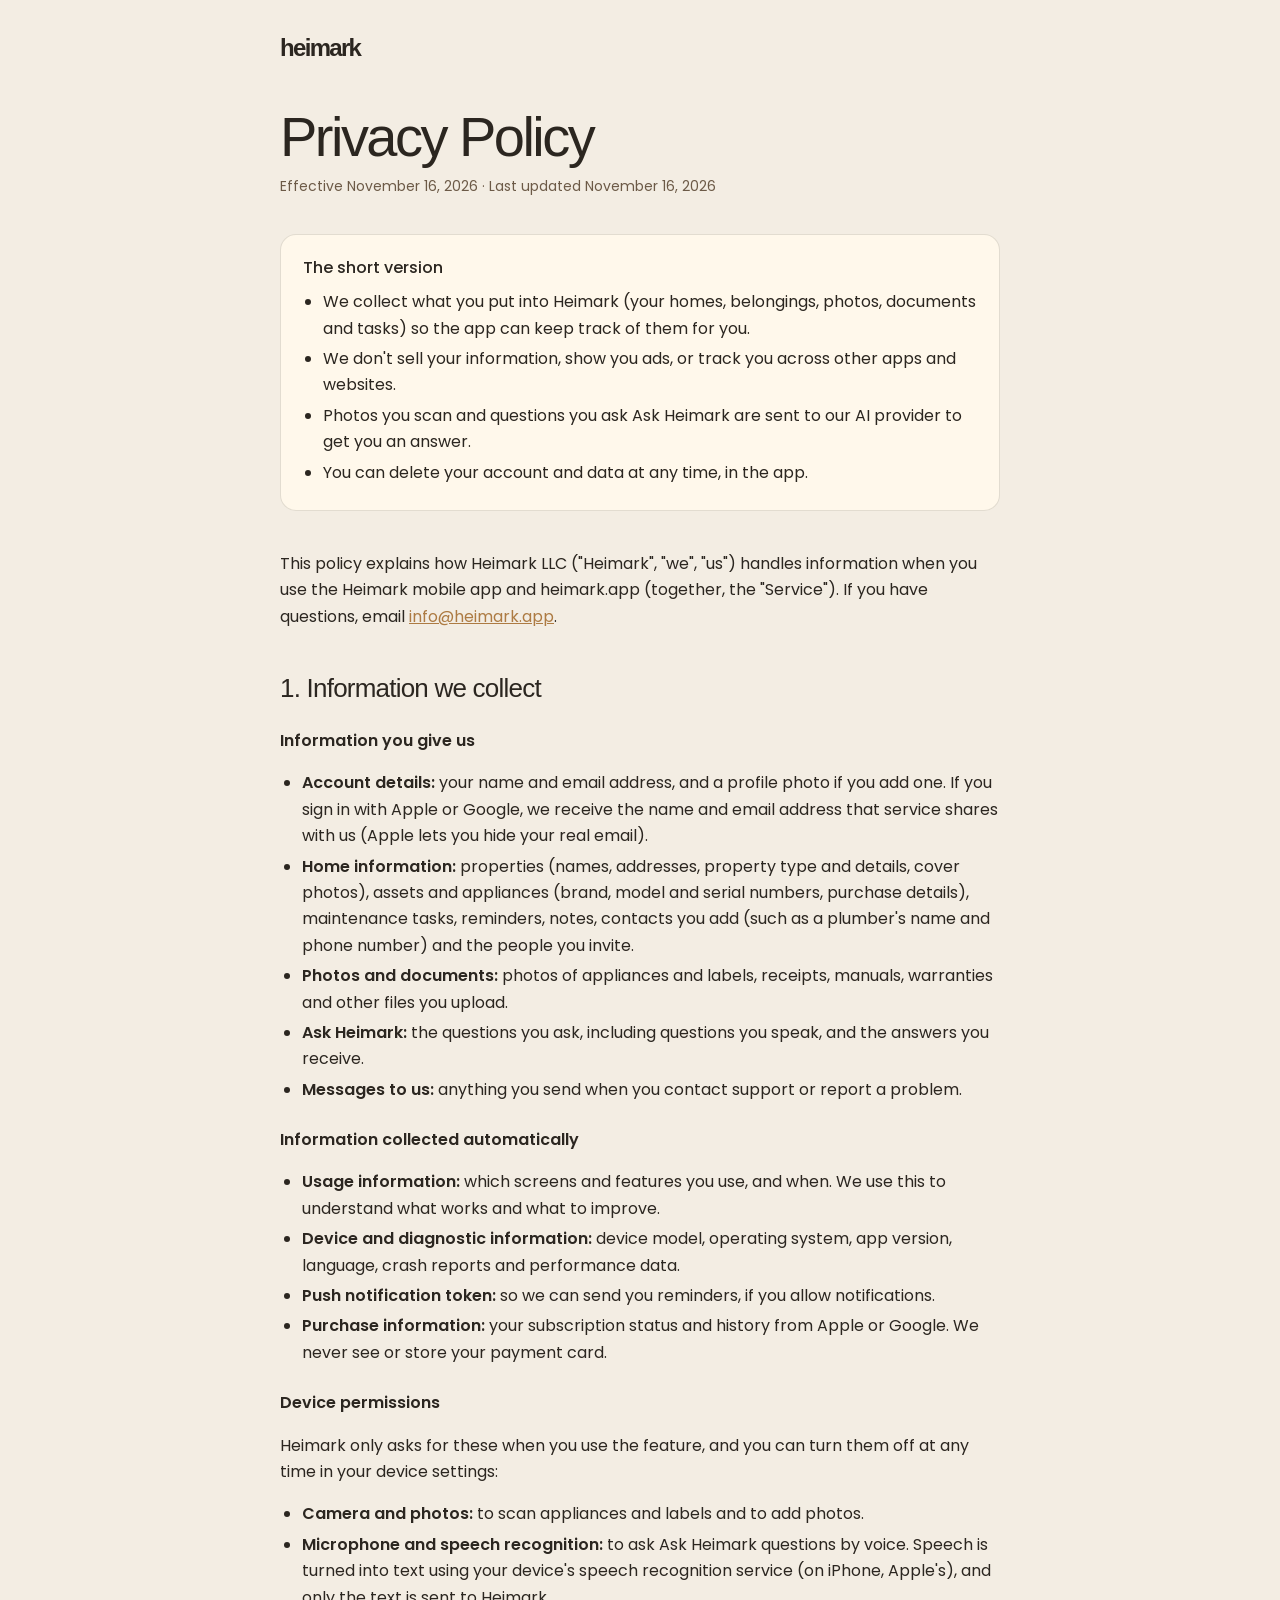
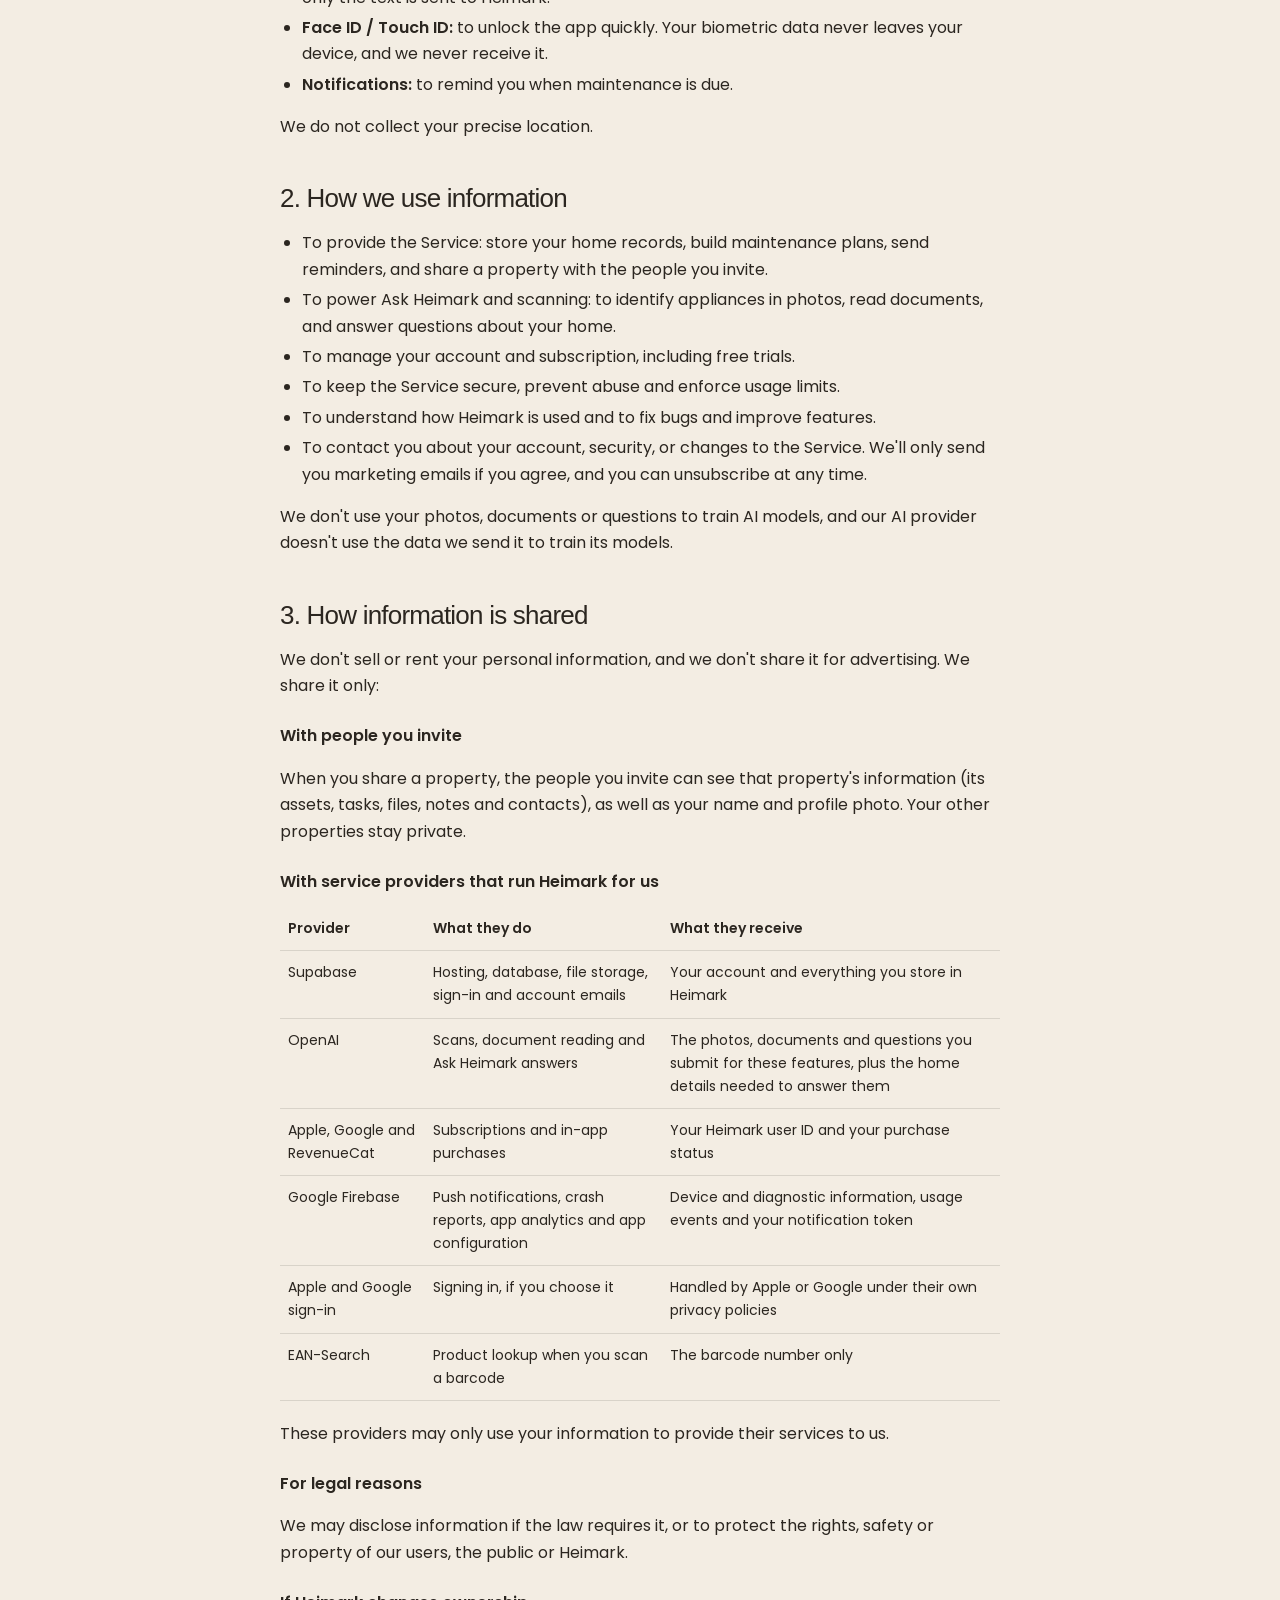
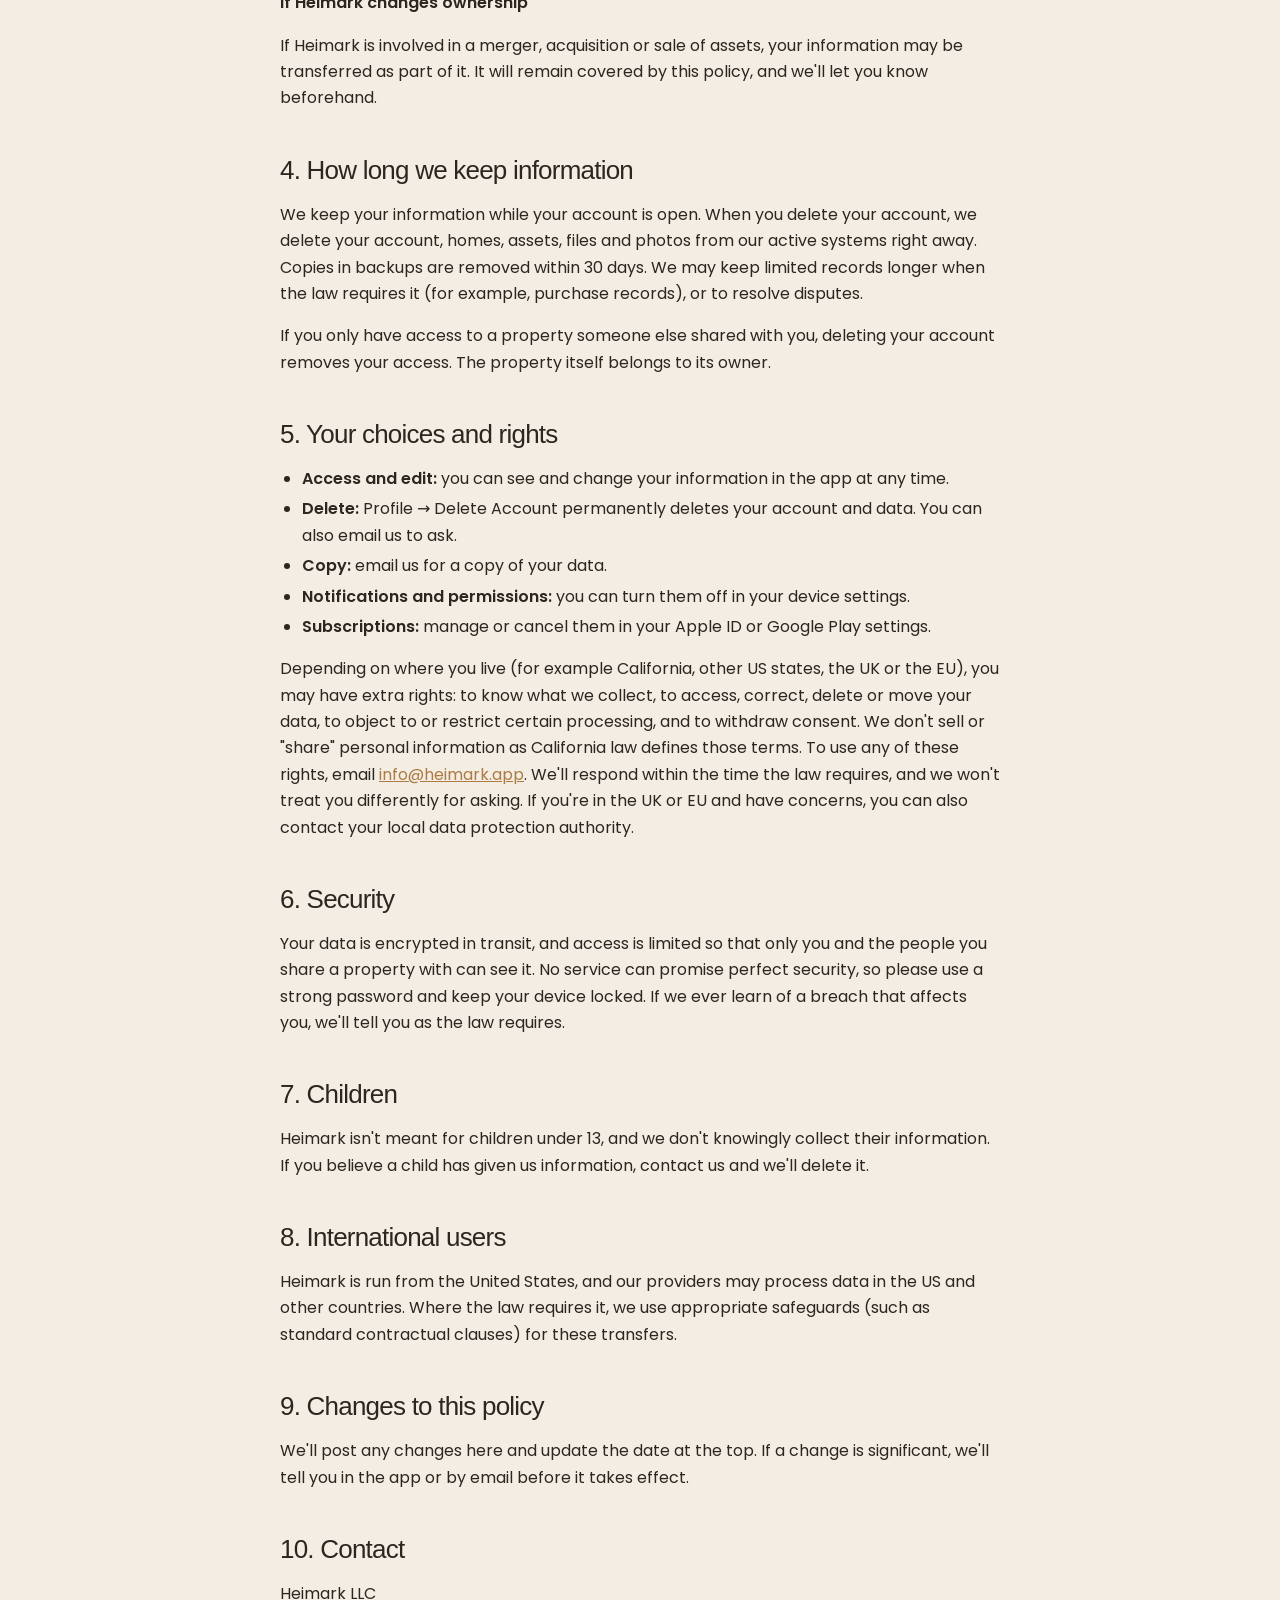
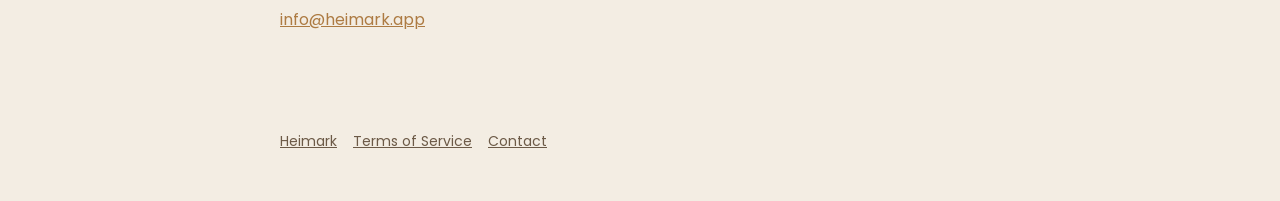
==== privacy/index.html @ 022f5640 "Heimark site: funnel page with current plans, privacy and terms Co-Authored-By: Claude Opus 5.5 <nor" ====
<!doctype html>
<html lang="en">
<head>
<meta charset="utf-8">
<meta name="viewport" content="width=device-width,initial-scale=1">
<title>Privacy Policy · Heimark</title>
<meta name="description" content="How Heimark collects, uses and protects your information.">
<link rel="canonical" href="https://heimark.app/privacy">
<link rel="icon" type="image/png" href="/assets/premise-symbol.png">
<link rel="stylesheet" href="/legal.css">
</head>
<body>
<header><a class="logo" href="/">heimark</a></header>
<main>
<h1>Privacy Policy</h1>
<p class="meta">Effective November 16, 2026 · Last updated November 16, 2026</p>

<div class="summary">
  <p>The short version</p>
  <ul>
    <li>We collect what you put into Heimark (your homes, belongings, photos, documents and tasks) so the app can keep track of them for you.</li>
    <li>We don't sell your information, show you ads, or track you across other apps and websites.</li>
    <li>Photos you scan and questions you ask Ask Heimark are sent to our AI provider to get you an answer.</li>
    <li>You can delete your account and data at any time, in the app.</li>
  </ul>
</div>

<p>This policy explains how Heimark LLC ("Heimark", "we", "us") handles information when you use the Heimark mobile app and heimark.app (together, the "Service"). If you have questions, email <a href="mailto:info@heimark.app">info@heimark.app</a>.</p>

<h2>1. Information we collect</h2>

<h3>Information you give us</h3>
<ul>
  <li><strong>Account details:</strong> your name and email address, and a profile photo if you add one. If you sign in with Apple or Google, we receive the name and email address that service shares with us (Apple lets you hide your real email).</li>
  <li><strong>Home information:</strong> properties (names, addresses, property type and details, cover photos), assets and appliances (brand, model and serial numbers, purchase details), maintenance tasks, reminders, notes, contacts you add (such as a plumber's name and phone number) and the people you invite.</li>
  <li><strong>Photos and documents:</strong> photos of appliances and labels, receipts, manuals, warranties and other files you upload.</li>
  <li><strong>Ask Heimark:</strong> the questions you ask, including questions you speak, and the answers you receive.</li>
  <li><strong>Messages to us:</strong> anything you send when you contact support or report a problem.</li>
</ul>

<h3>Information collected automatically</h3>
<ul>
  <li><strong>Usage information:</strong> which screens and features you use, and when. We use this to understand what works and what to improve.</li>
  <li><strong>Device and diagnostic information:</strong> device model, operating system, app version, language, crash reports and performance data.</li>
  <li><strong>Push notification token:</strong> so we can send you reminders, if you allow notifications.</li>
  <li><strong>Purchase information:</strong> your subscription status and history from Apple or Google. We never see or store your payment card.</li>
</ul>

<h3>Device permissions</h3>
<p>Heimark only asks for these when you use the feature, and you can turn them off at any time in your device settings:</p>
<ul>
  <li><strong>Camera and photos:</strong> to scan appliances and labels and to add photos.</li>
  <li><strong>Microphone and speech recognition:</strong> to ask Ask Heimark questions by voice. Speech is turned into text using your device's speech recognition service (on iPhone, Apple's), and only the text is sent to Heimark.</li>
  <li><strong>Face ID / Touch ID:</strong> to unlock the app quickly. Your biometric data never leaves your device, and we never receive it.</li>
  <li><strong>Notifications:</strong> to remind you when maintenance is due.</li>
</ul>
<p>We do not collect your precise location.</p>

<h2>2. How we use information</h2>
<ul>
  <li>To provide the Service: store your home records, build maintenance plans, send reminders, and share a property with the people you invite.</li>
  <li>To power Ask Heimark and scanning: to identify appliances in photos, read documents, and answer questions about your home.</li>
  <li>To manage your account and subscription, including free trials.</li>
  <li>To keep the Service secure, prevent abuse and enforce usage limits.</li>
  <li>To understand how Heimark is used and to fix bugs and improve features.</li>
  <li>To contact you about your account, security, or changes to the Service. We'll only send you marketing emails if you agree, and you can unsubscribe at any time.</li>
</ul>
<p>We don't use your photos, documents or questions to train AI models, and our AI provider doesn't use the data we send it to train its models.</p>

<h2>3. How information is shared</h2>
<p>We don't sell or rent your personal information, and we don't share it for advertising. We share it only:</p>

<h3>With people you invite</h3>
<p>When you share a property, the people you invite can see that property's information (its assets, tasks, files, notes and contacts), as well as your name and profile photo. Your other properties stay private.</p>

<h3>With service providers that run Heimark for us</h3>
<table>
  <tr><th>Provider</th><th>What they do</th><th>What they receive</th></tr>
  <tr><td>Supabase</td><td>Hosting, database, file storage, sign-in and account emails</td><td>Your account and everything you store in Heimark</td></tr>
  <tr><td>OpenAI</td><td>Scans, document reading and Ask Heimark answers</td><td>The photos, documents and questions you submit for these features, plus the home details needed to answer them</td></tr>
  <tr><td>Apple, Google and RevenueCat</td><td>Subscriptions and in-app purchases</td><td>Your Heimark user ID and your purchase status</td></tr>
  <tr><td>Google Firebase</td><td>Push notifications, crash reports, app analytics and app configuration</td><td>Device and diagnostic information, usage events and your notification token</td></tr>
  <tr><td>Apple and Google sign-in</td><td>Signing in, if you choose it</td><td>Handled by Apple or Google under their own privacy policies</td></tr>
  <tr><td>EAN-Search</td><td>Product lookup when you scan a barcode</td><td>The barcode number only</td></tr>
</table>
<p>These providers may only use your information to provide their services to us.</p>

<h3>For legal reasons</h3>
<p>We may disclose information if the law requires it, or to protect the rights, safety or property of our users, the public or Heimark.</p>

<h3>If Heimark changes ownership</h3>
<p>If Heimark is involved in a merger, acquisition or sale of assets, your information may be transferred as part of it. It will remain covered by this policy, and we'll let you know beforehand.</p>

<h2>4. How long we keep information</h2>
<p>We keep your information while your account is open. When you delete your account, we delete your account, homes, assets, files and photos from our active systems right away. Copies in backups are removed within 30 days. We may keep limited records longer when the law requires it (for example, purchase records), or to resolve disputes.</p>
<p>If you only have access to a property someone else shared with you, deleting your account removes your access. The property itself belongs to its owner.</p>

<h2>5. Your choices and rights</h2>
<ul>
  <li><strong>Access and edit:</strong> you can see and change your information in the app at any time.</li>
  <li><strong>Delete:</strong> Profile → Delete Account permanently deletes your account and data. You can also email us to ask.</li>
  <li><strong>Copy:</strong> email us for a copy of your data.</li>
  <li><strong>Notifications and permissions:</strong> you can turn them off in your device settings.</li>
  <li><strong>Subscriptions:</strong> manage or cancel them in your Apple ID or Google Play settings.</li>
</ul>
<p>Depending on where you live (for example California, other US states, the UK or the EU), you may have extra rights: to know what we collect, to access, correct, delete or move your data, to object to or restrict certain processing, and to withdraw consent. We don't sell or "share" personal information as California law defines those terms. To use any of these rights, email <a href="mailto:info@heimark.app">info@heimark.app</a>. We'll respond within the time the law requires, and we won't treat you differently for asking. If you're in the UK or EU and have concerns, you can also contact your local data protection authority.</p>

<h2>6. Security</h2>
<p>Your data is encrypted in transit, and access is limited so that only you and the people you share a property with can see it. No service can promise perfect security, so please use a strong password and keep your device locked. If we ever learn of a breach that affects you, we'll tell you as the law requires.</p>

<h2>7. Children</h2>
<p>Heimark isn't meant for children under 13, and we don't knowingly collect their information. If you believe a child has given us information, contact us and we'll delete it.</p>

<h2>8. International users</h2>
<p>Heimark is run from the United States, and our providers may process data in the US and other countries. Where the law requires it, we use appropriate safeguards (such as standard contractual clauses) for these transfers.</p>

<h2>9. Changes to this policy</h2>
<p>We'll post any changes here and update the date at the top. If a change is significant, we'll tell you in the app or by email before it takes effect.</p>

<h2>10. Contact</h2>
<p>Heimark LLC<br><a href="mailto:info@heimark.app">info@heimark.app</a></p>
</main>
<footer><a href="/">Heimark</a><a href="/terms">Terms of Service</a><a href="mailto:info@heimark.app">Contact</a></footer>
</body>
</html>
---- legal.css ----
@font-face{font-family:'AppUI';src:url(/assets/poppins-400.woff2) format('woff2');font-weight:400;font-display:swap}
@font-face{font-family:'AppUI';src:url(/assets/poppins-500.woff2) format('woff2');font-weight:500;font-display:swap}
@font-face{font-family:'AppUI';src:url(/assets/poppins-600.woff2) format('woff2');font-weight:600;font-display:swap}
:root{
  --cream:#f3ede3; --bone:#fff8eb; --ink:#2b2620; --ink-2:#6c5a47; --line:#2b262022; --accent:#ad7b43;
  --display:"Helvetica Neue",Helvetica,Arial,sans-serif; --ui:'AppUI',system-ui,sans-serif;
}
*{box-sizing:border-box}
body{margin:0;background:var(--cream);color:var(--ink);font-family:var(--ui);font-size:16px;line-height:1.65;-webkit-font-smoothing:antialiased}
header{max-width:760px;margin:0 auto;padding:28px 20px 0}
.logo{font-family:var(--display);font-weight:700;font-size:24px;letter-spacing:-.07em;color:var(--ink);text-decoration:none}
main{max-width:760px;margin:0 auto;padding:40px 20px 80px}
h1{font-family:var(--display);font-weight:500;letter-spacing:-.045em;font-size:clamp(36px,6vw,56px);line-height:1.02;margin:0 0 10px}
.meta{color:var(--ink-2);font-size:14px;margin:0 0 36px}
.summary{background:var(--bone);border:1px solid var(--line);border-radius:16px;padding:20px 22px;margin:0 0 40px}
.summary p{margin:0 0 8px;font-weight:500}
.summary ul{margin:0;padding-left:20px}
h2{font-family:var(--display);font-weight:500;letter-spacing:-.03em;font-size:26px;line-height:1.15;margin:44px 0 12px}
h3{font-size:16px;font-weight:600;margin:24px 0 6px}
p,li{color:var(--ink)}
ul{padding-left:22px}
li{margin:4px 0}
a{color:var(--accent)}
table{width:100%;border-collapse:collapse;font-size:14px;margin:12px 0 20px}
th,td{text-align:left;vertical-align:top;padding:10px 8px;border-bottom:1px solid var(--line)}
th{font-weight:600}
.caps{text-transform:uppercase;font-size:14px;letter-spacing:.01em}
footer{max-width:760px;margin:0 auto;padding:0 20px 48px;color:var(--ink-2);font-size:14px}
footer a{color:var(--ink-2);margin-right:16px}
@media (max-width:560px){table{display:block;overflow-x:auto}}
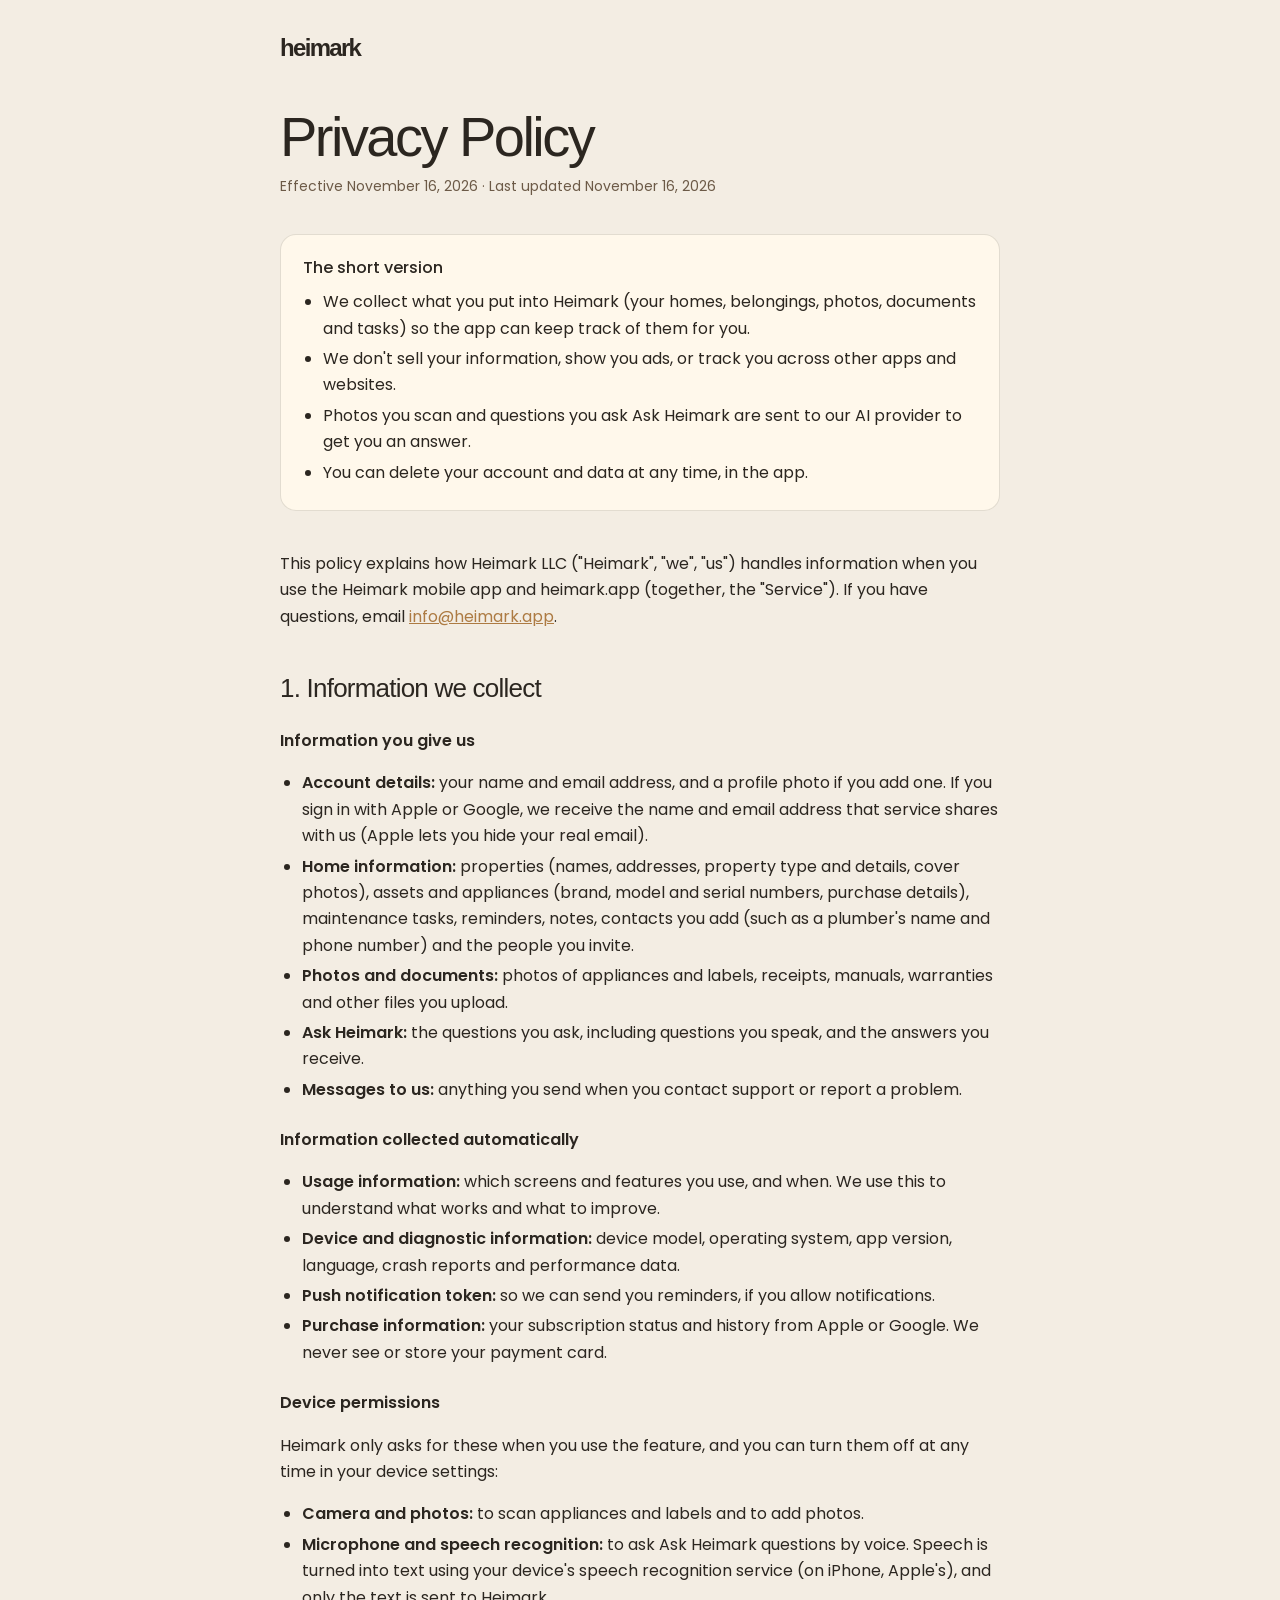
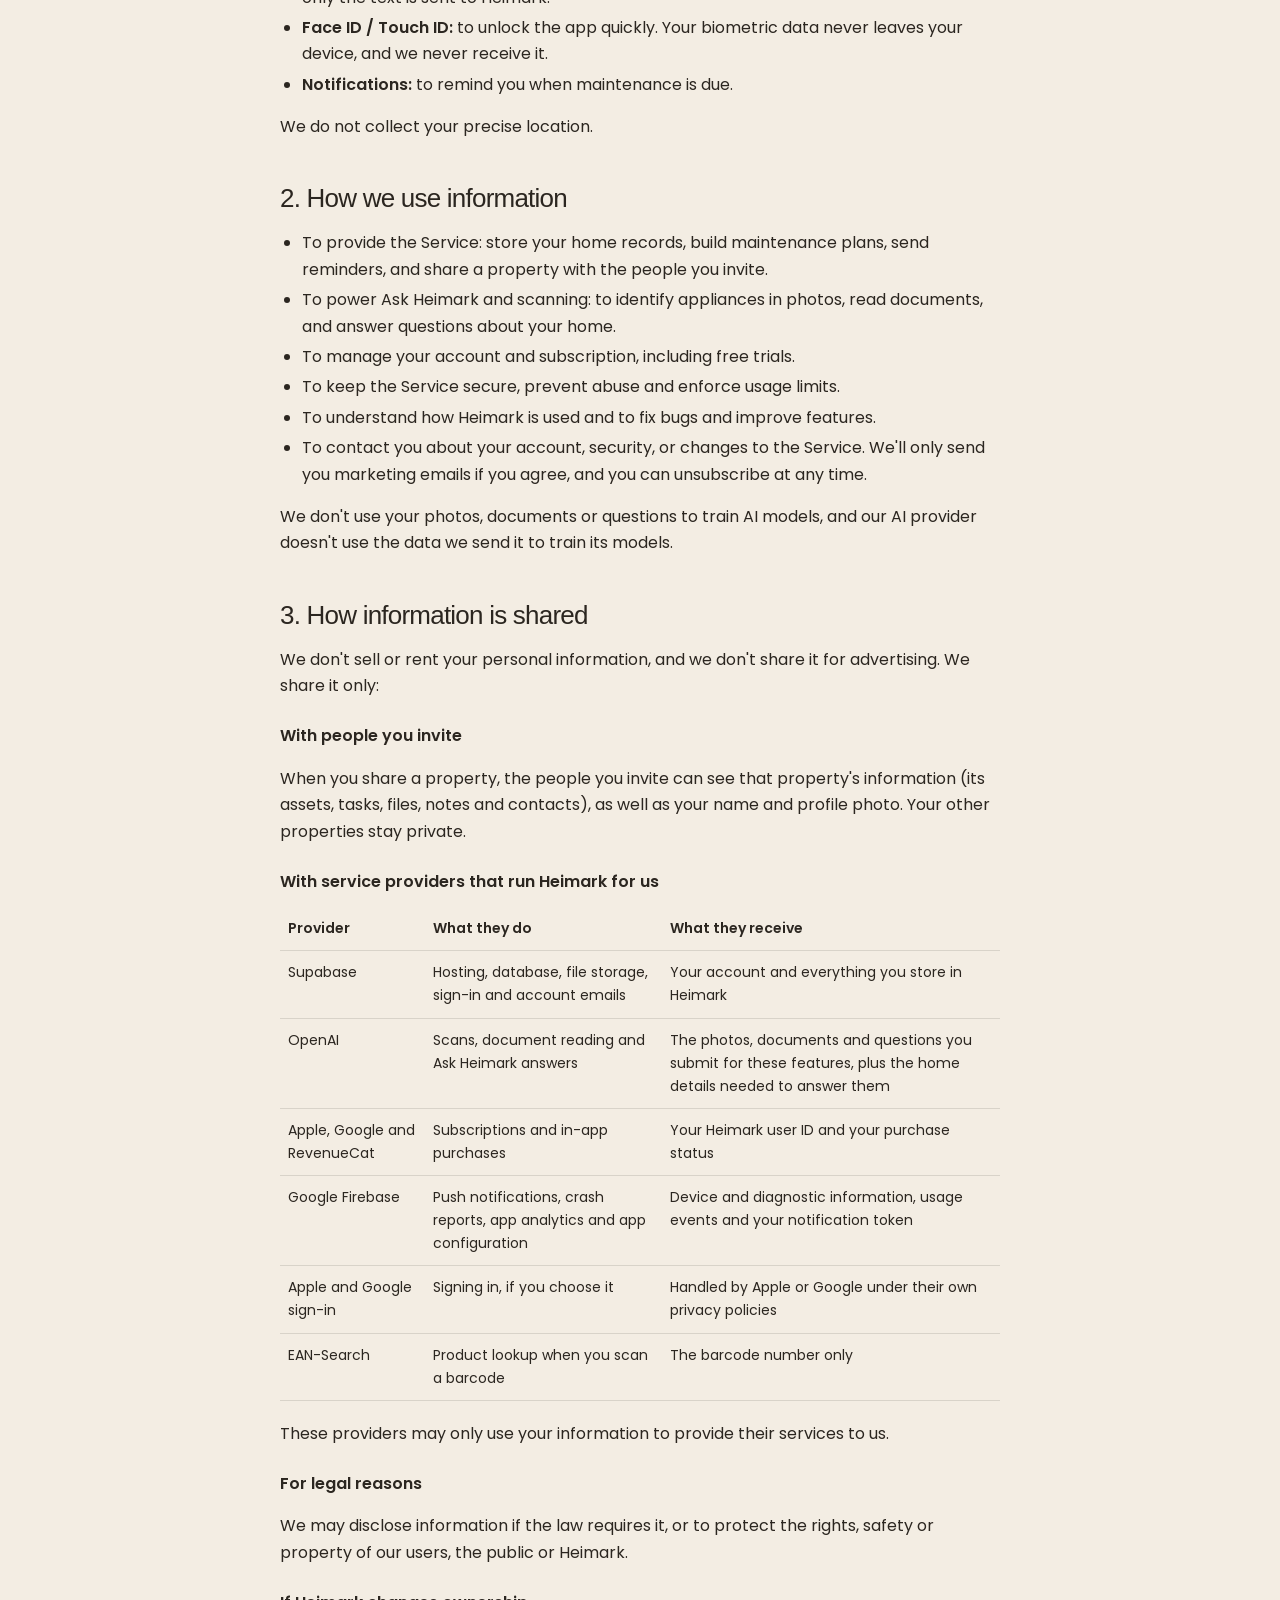
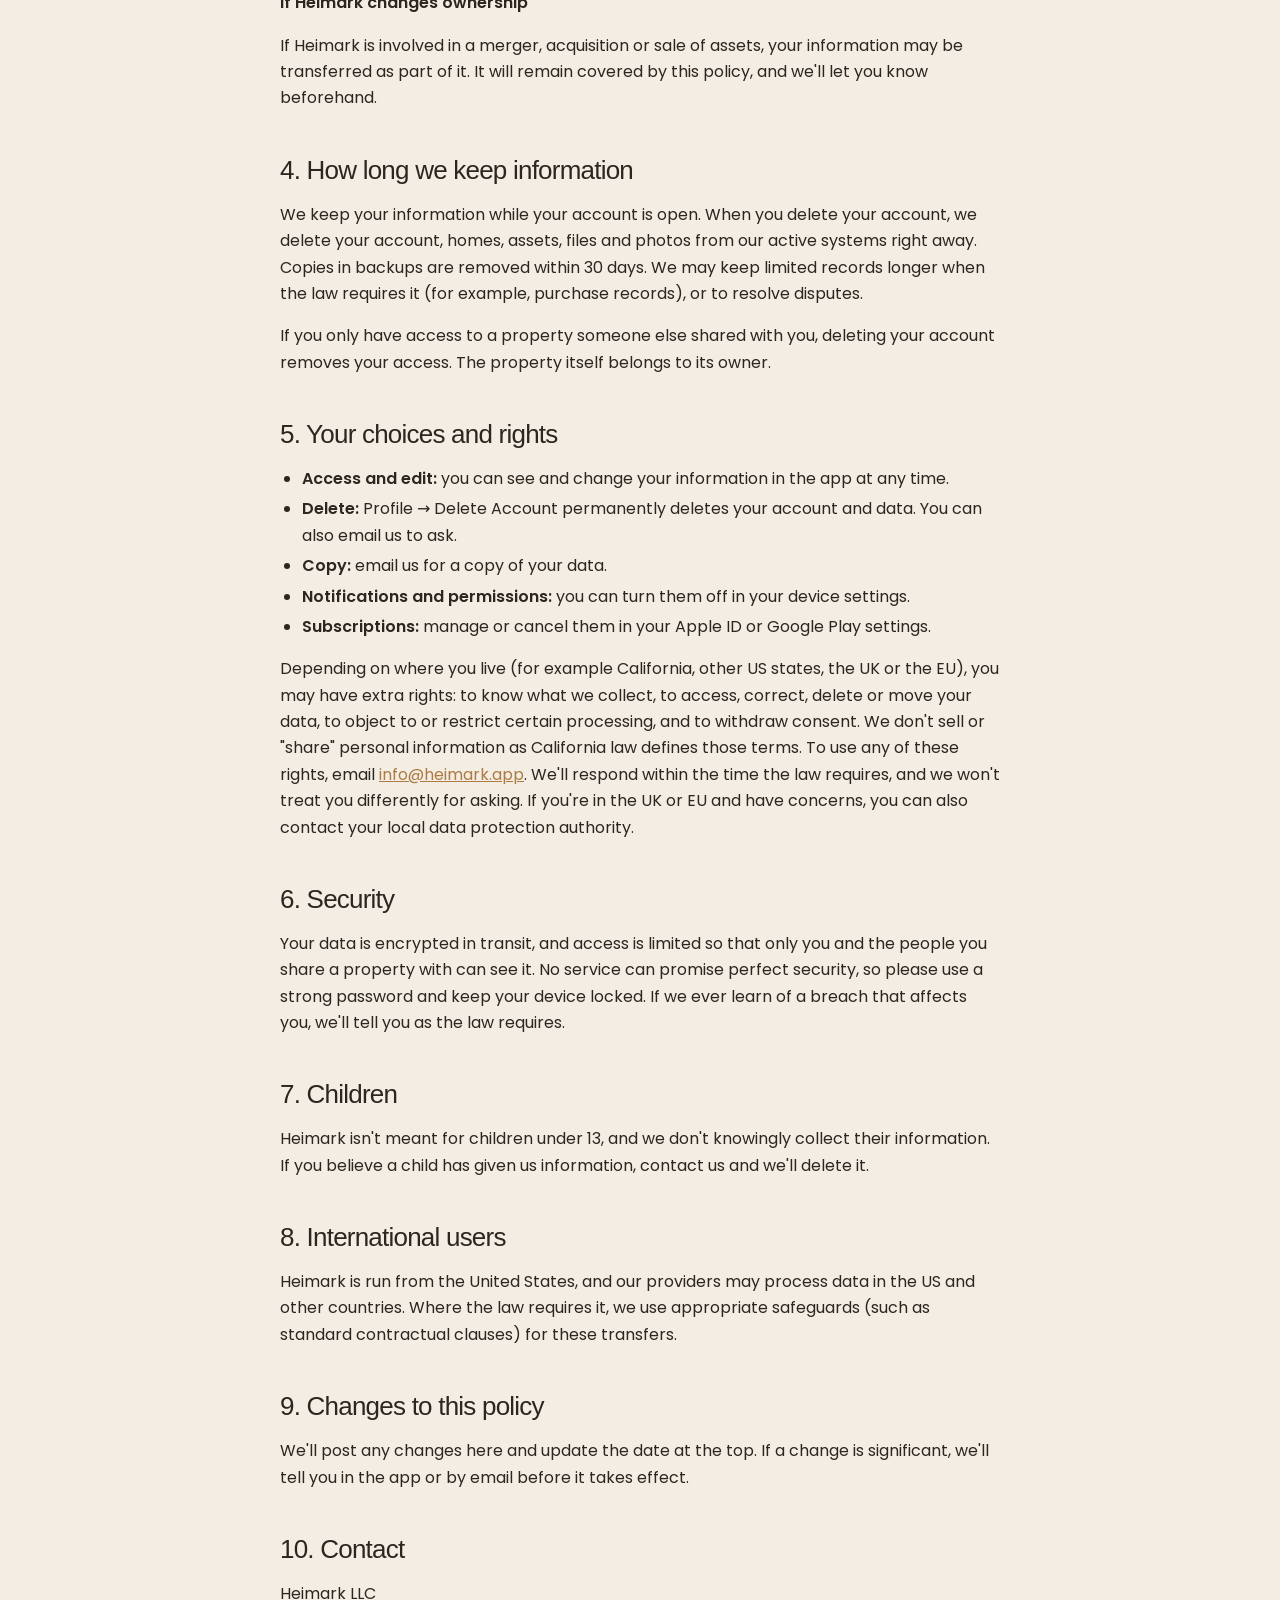
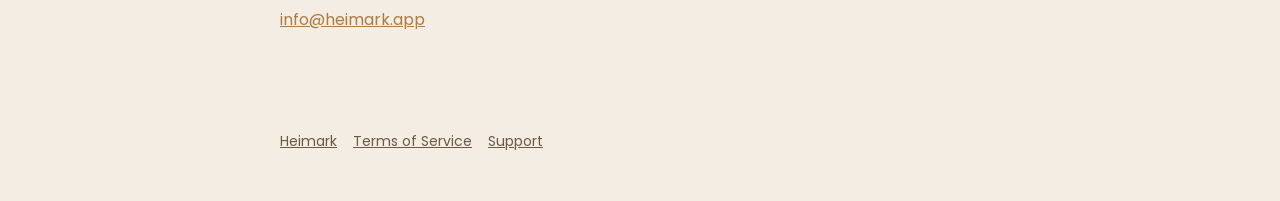
==== commit 5fb8f8c4: "Support page; Support links in footers Co-Authored-By: Claude Opus 5.5 <noreply@anthropic.com>" ====
--- a/privacy/index.html
+++ b/privacy/index.html
@@ -120,6 +120,6 @@
 <h2>10. Contact</h2>
 <p>Heimark LLC<br><a href="mailto:info@heimark.app">info@heimark.app</a></p>
 </main>
-<footer><a href="/">Heimark</a><a href="/terms">Terms of Service</a><a href="mailto:info@heimark.app">Contact</a></footer>
+<footer><a href="/">Heimark</a><a href="/terms">Terms of Service</a><a href="/support">Support</a></footer>
 </body>
 </html>
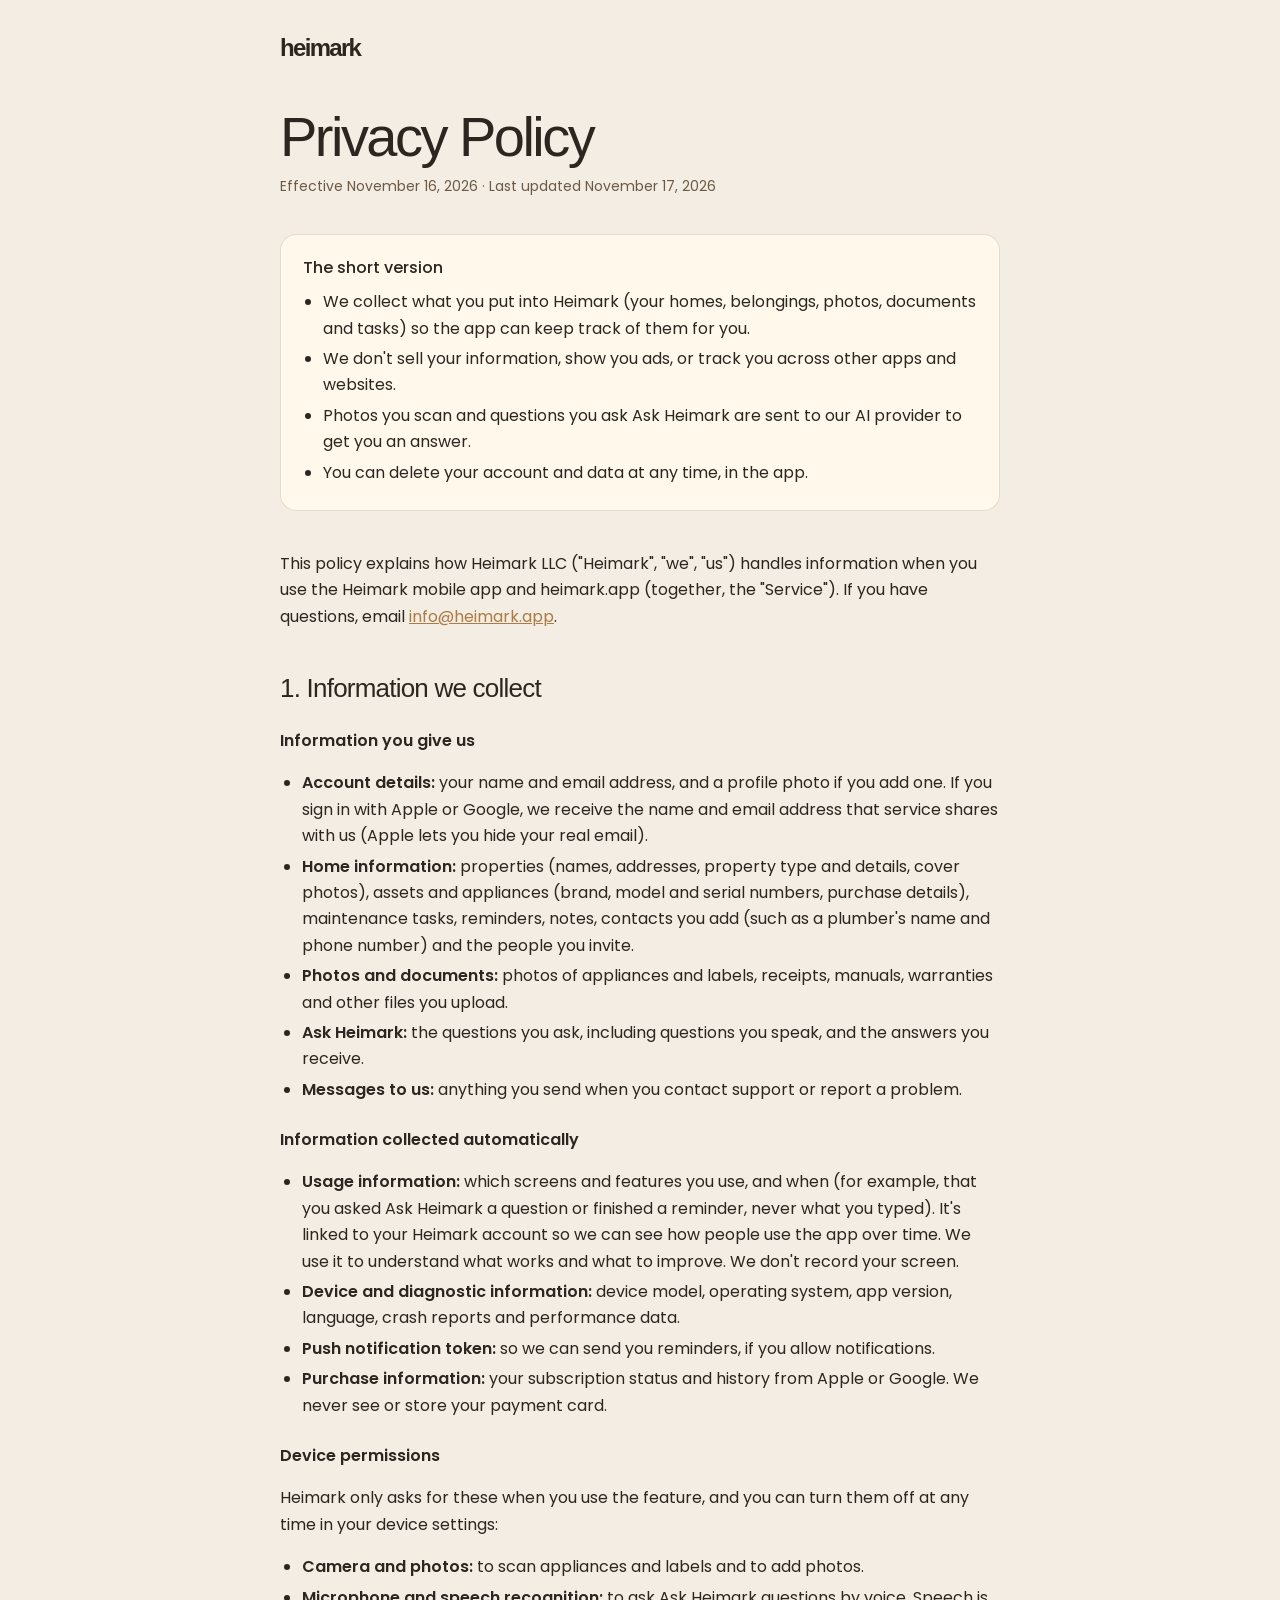
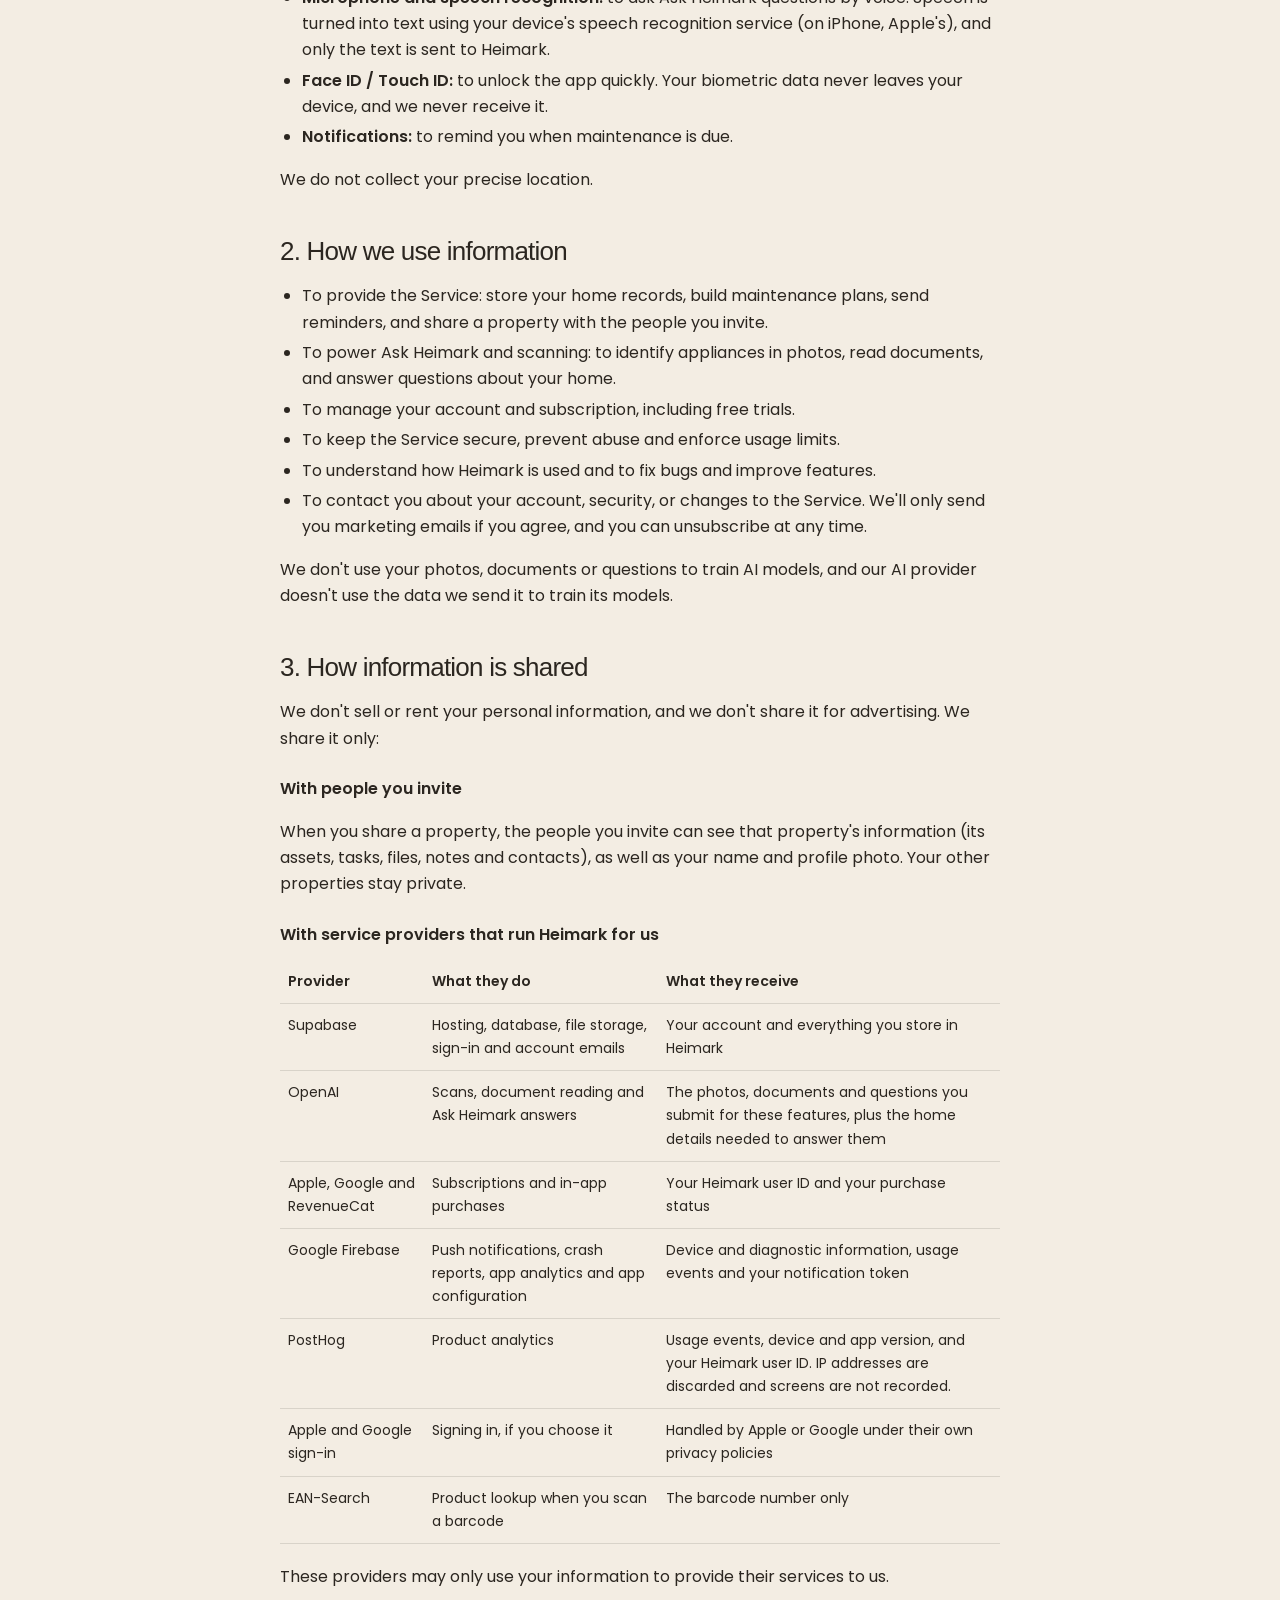
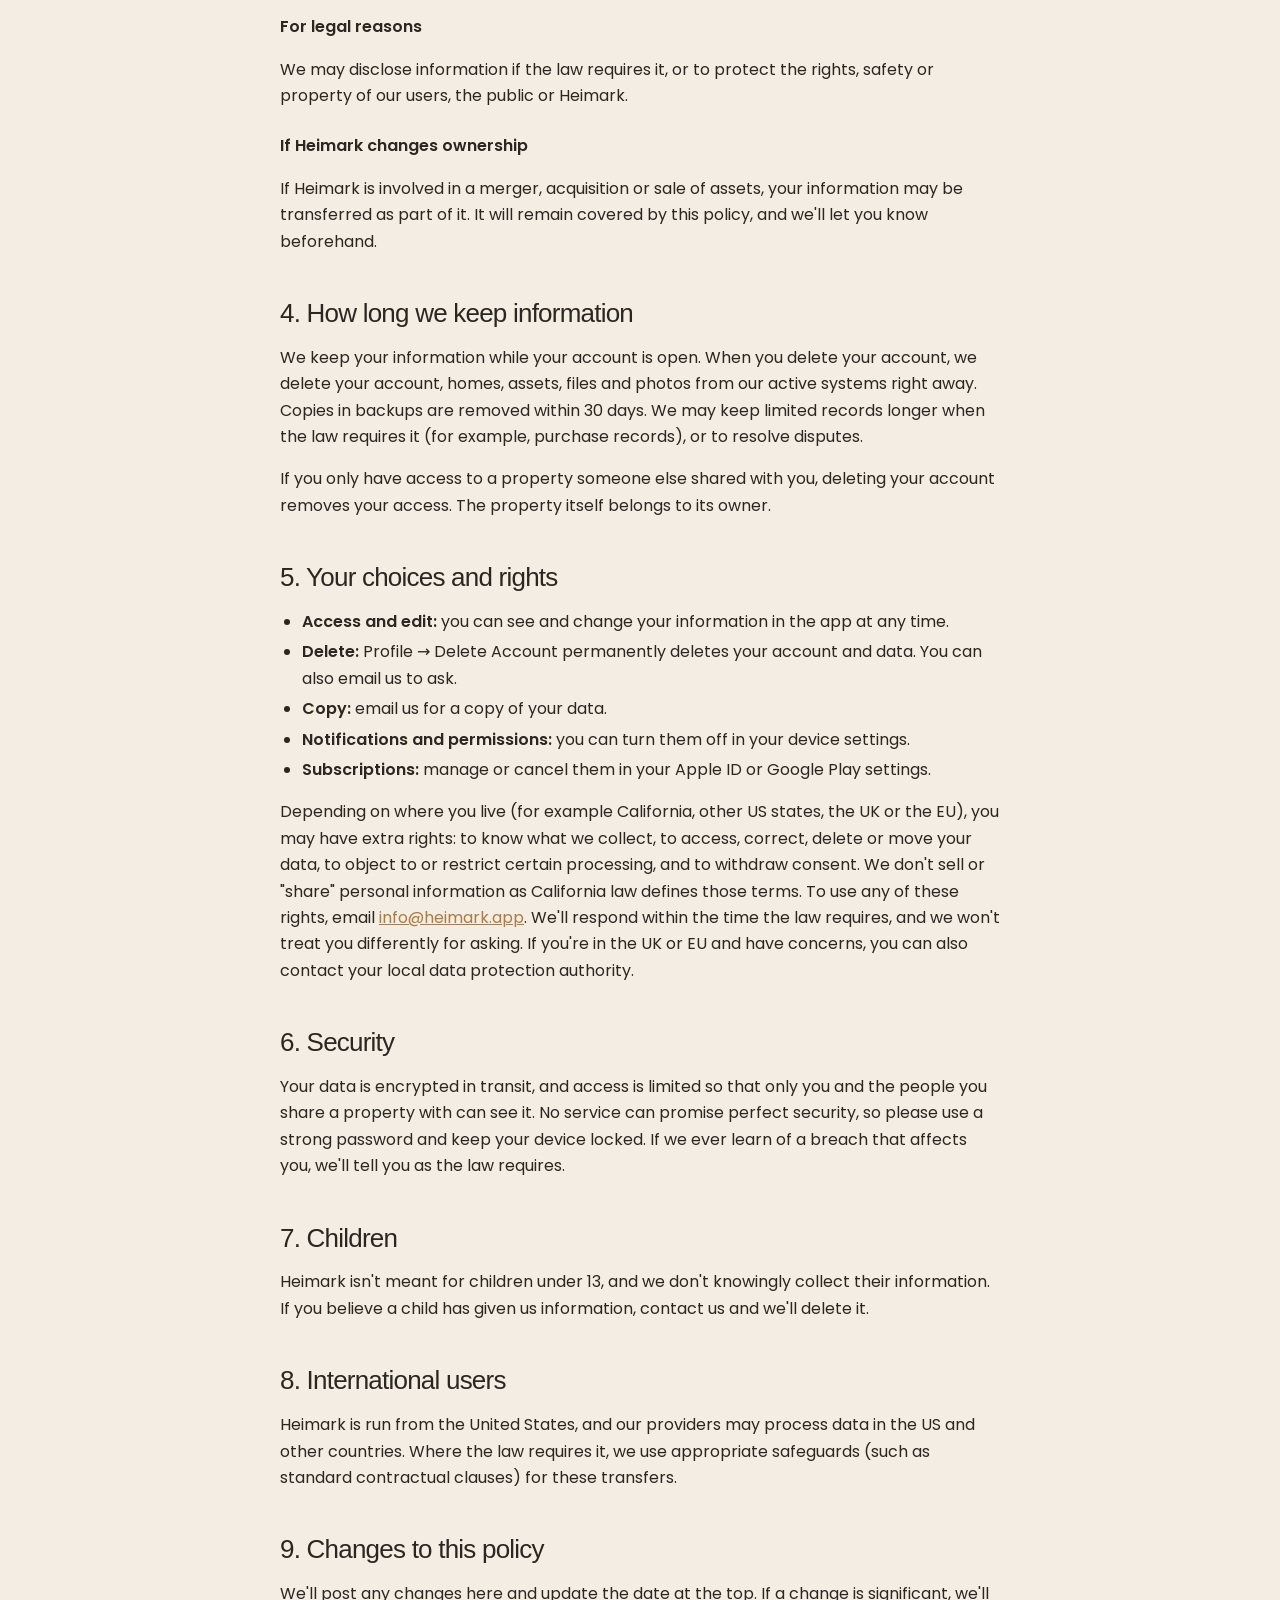
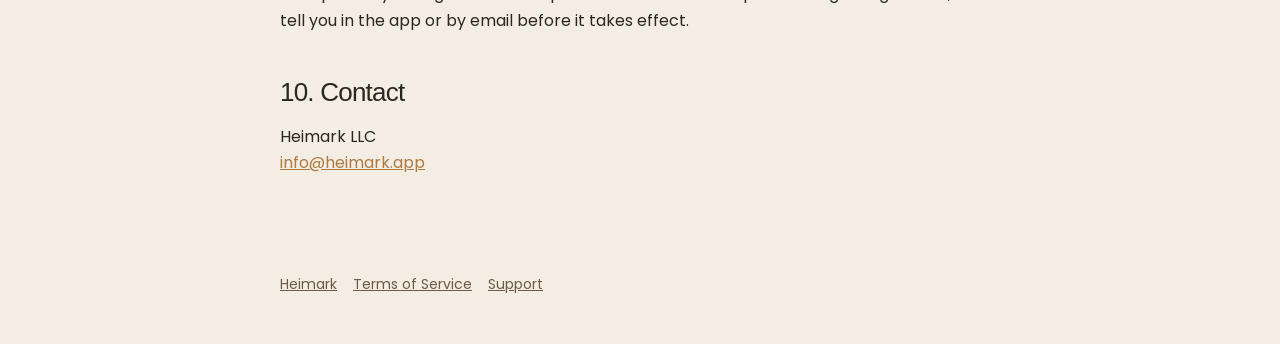
==== commit 907ab23c: "Privacy: PostHog product analytics (linked to account, no IPs, no recordings) Co-Authored-By: Claude" ====
--- a/privacy/index.html
+++ b/privacy/index.html
@@ -13,7 +13,7 @@
 <header><a class="logo" href="/">heimark</a></header>
 <main>
 <h1>Privacy Policy</h1>
-<p class="meta">Effective November 16, 2026 · Last updated November 16, 2026</p>
+<p class="meta">Effective November 16, 2026 · Last updated November 17, 2026</p>
 
 <div class="summary">
   <p>The short version</p>
@@ -40,7 +40,7 @@
 
 <h3>Information collected automatically</h3>
 <ul>
-  <li><strong>Usage information:</strong> which screens and features you use, and when. We use this to understand what works and what to improve.</li>
+  <li><strong>Usage information:</strong> which screens and features you use, and when (for example, that you asked Ask Heimark a question or finished a reminder, never what you typed). It's linked to your Heimark account so we can see how people use the app over time. We use it to understand what works and what to improve. We don't record your screen.</li>
   <li><strong>Device and diagnostic information:</strong> device model, operating system, app version, language, crash reports and performance data.</li>
   <li><strong>Push notification token:</strong> so we can send you reminders, if you allow notifications.</li>
   <li><strong>Purchase information:</strong> your subscription status and history from Apple or Google. We never see or store your payment card.</li>
@@ -80,6 +80,7 @@
   <tr><td>OpenAI</td><td>Scans, document reading and Ask Heimark answers</td><td>The photos, documents and questions you submit for these features, plus the home details needed to answer them</td></tr>
   <tr><td>Apple, Google and RevenueCat</td><td>Subscriptions and in-app purchases</td><td>Your Heimark user ID and your purchase status</td></tr>
   <tr><td>Google Firebase</td><td>Push notifications, crash reports, app analytics and app configuration</td><td>Device and diagnostic information, usage events and your notification token</td></tr>
+  <tr><td>PostHog</td><td>Product analytics</td><td>Usage events, device and app version, and your Heimark user ID. IP addresses are discarded and screens are not recorded.</td></tr>
   <tr><td>Apple and Google sign-in</td><td>Signing in, if you choose it</td><td>Handled by Apple or Google under their own privacy policies</td></tr>
   <tr><td>EAN-Search</td><td>Product lookup when you scan a barcode</td><td>The barcode number only</td></tr>
 </table>
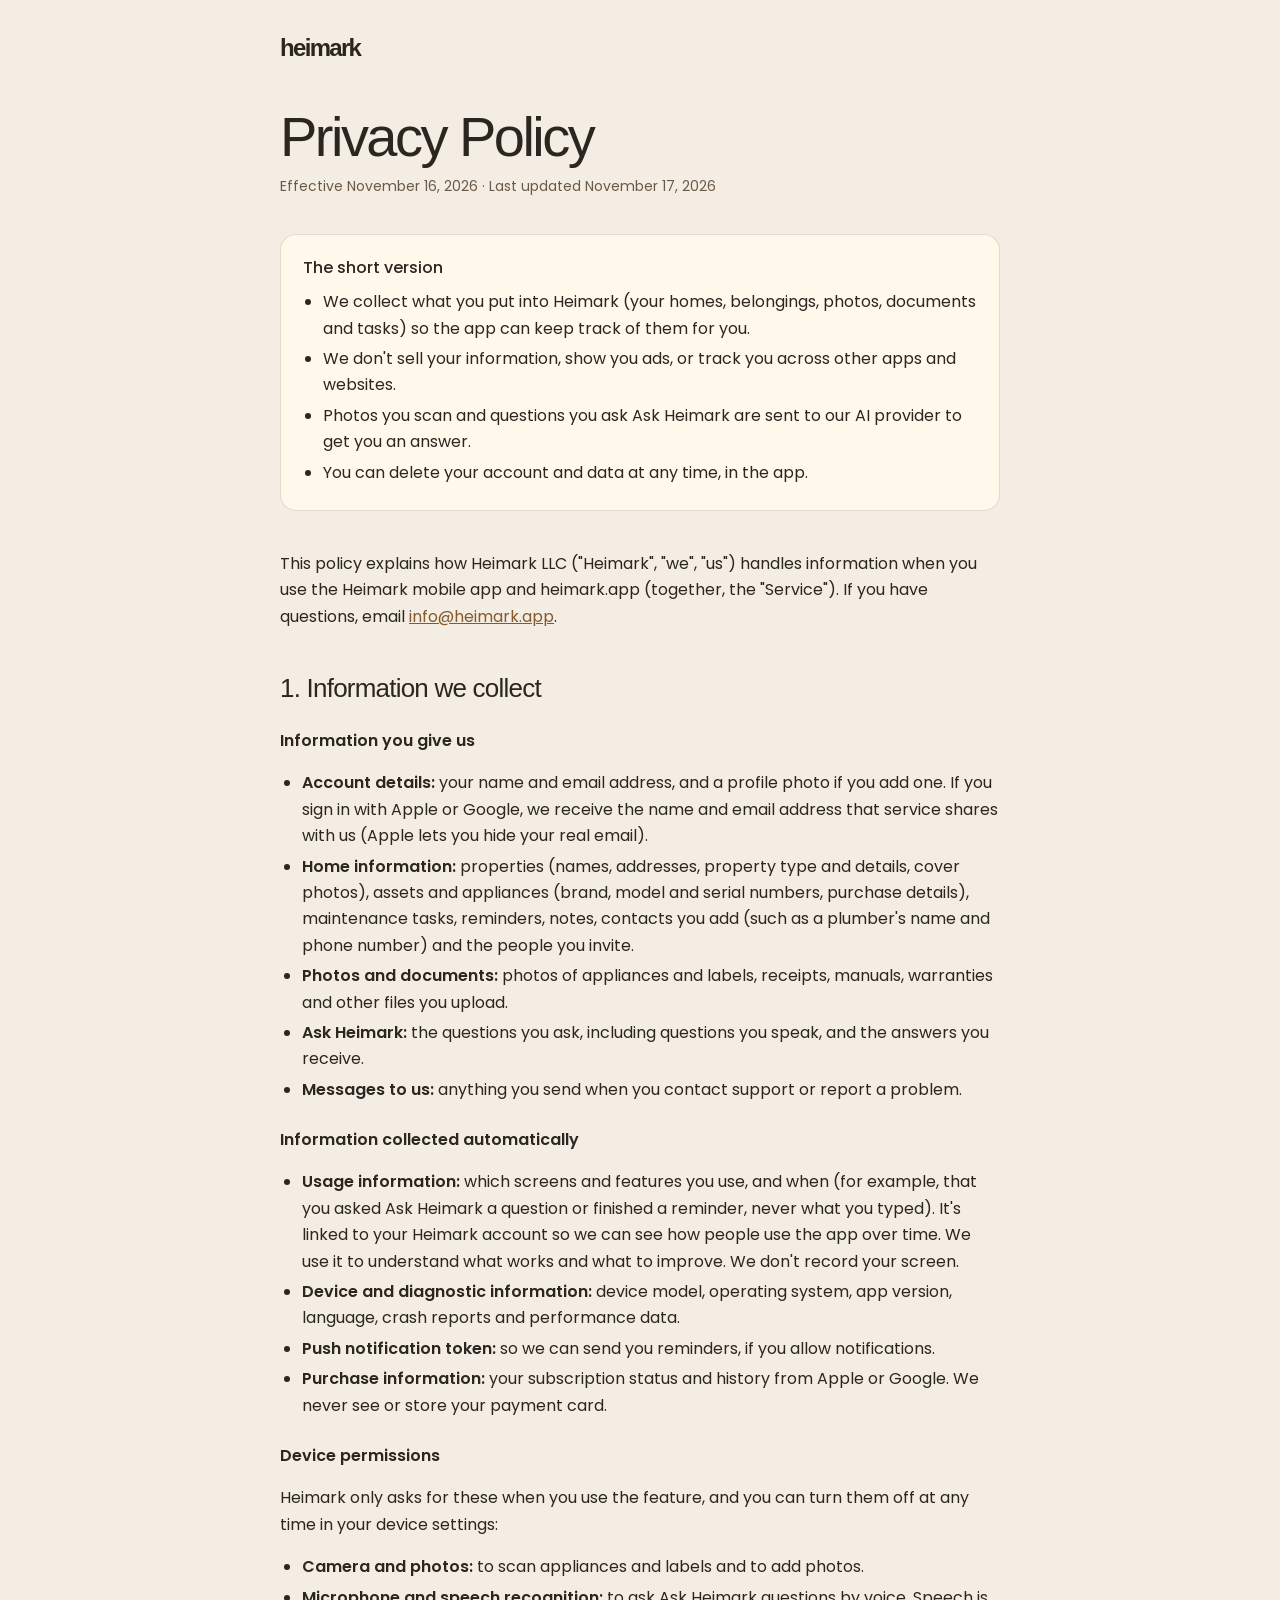
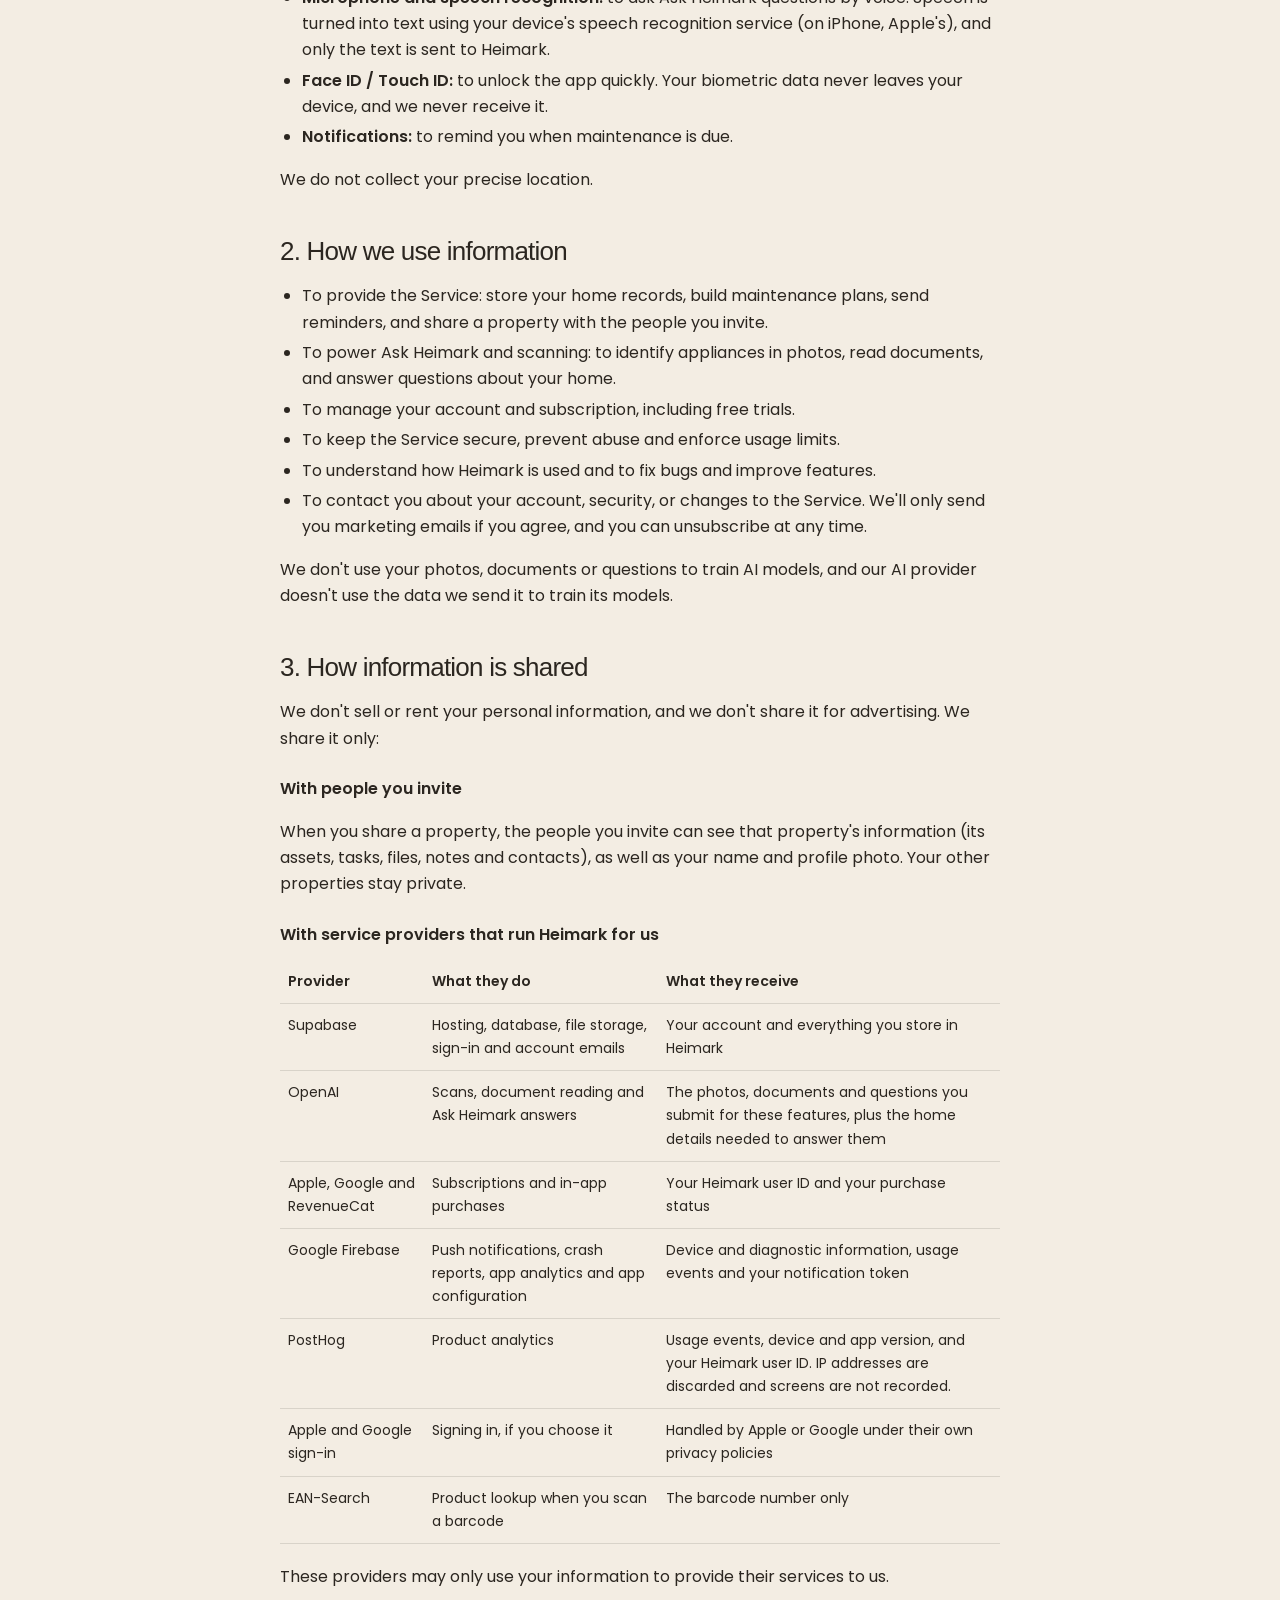
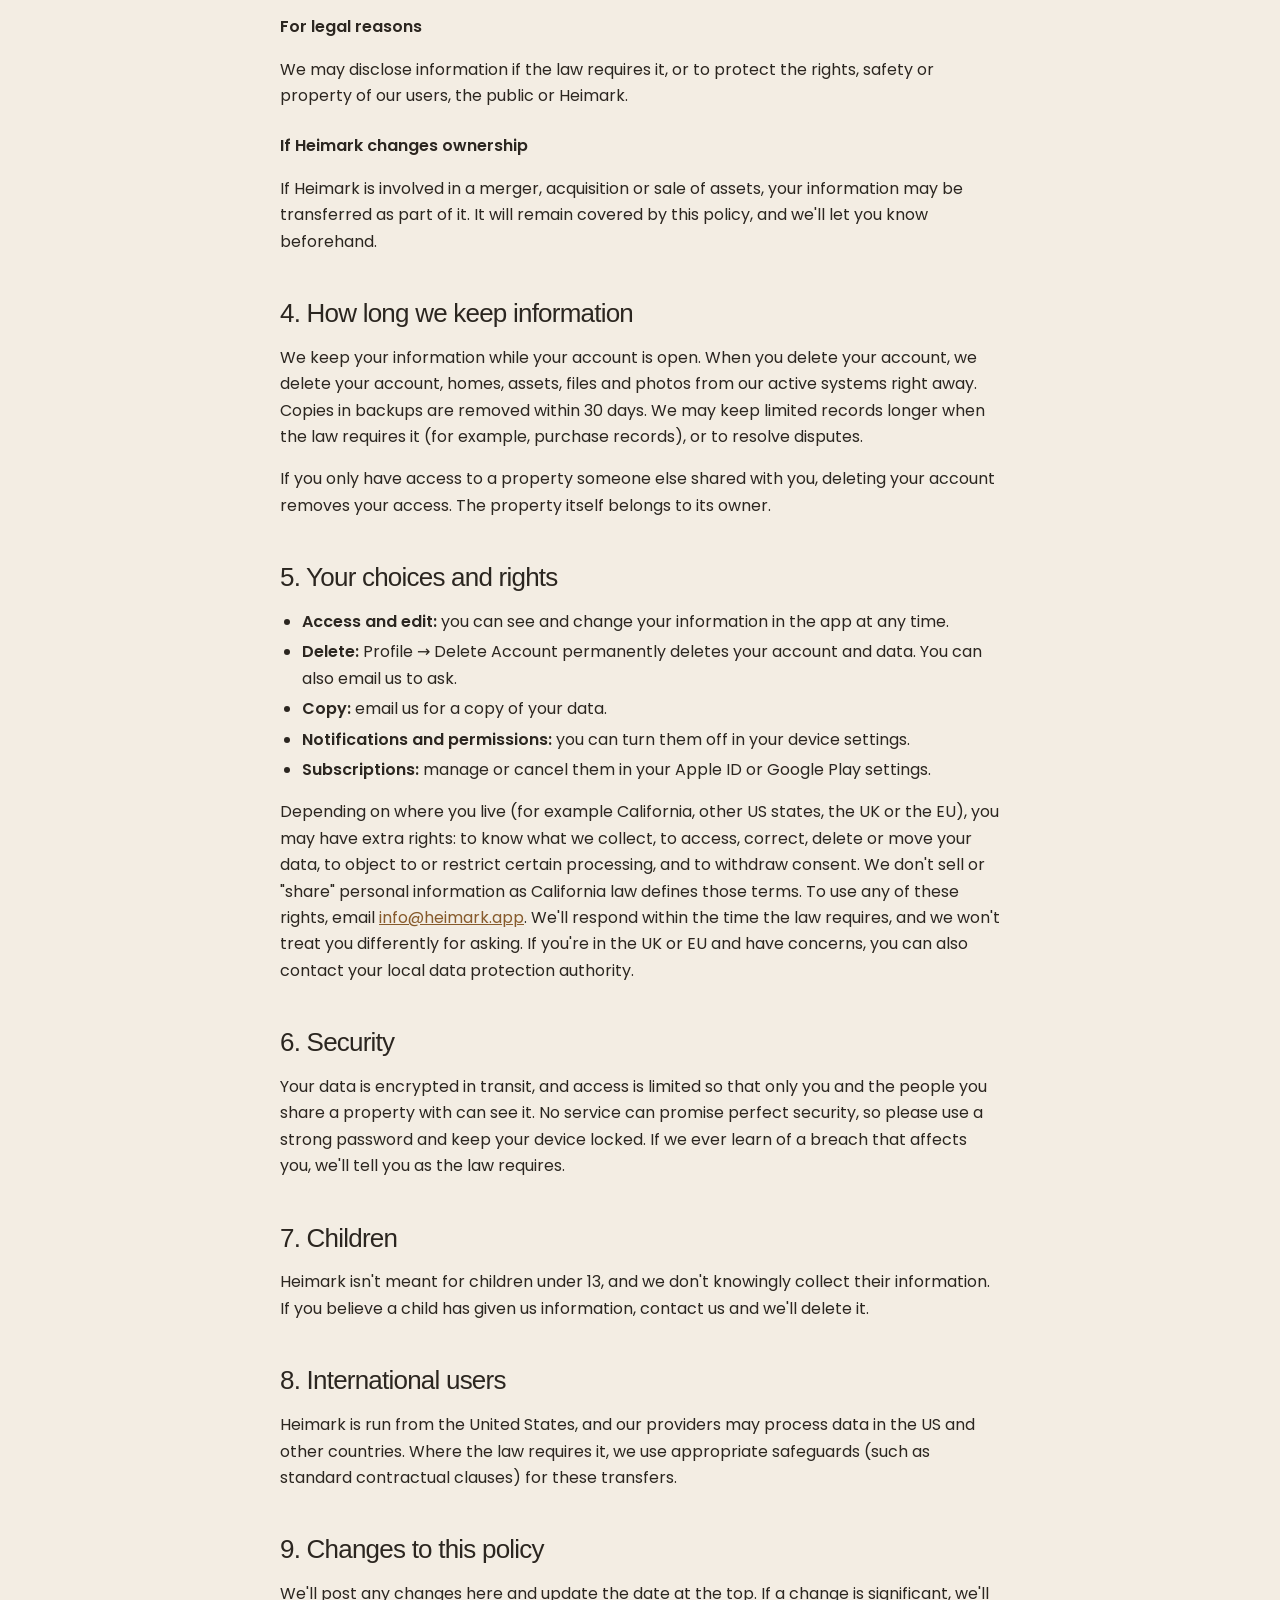
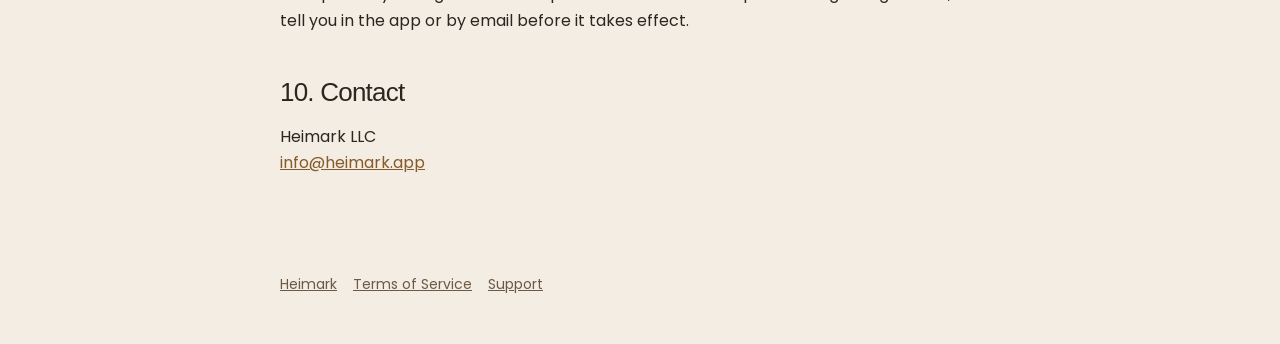
==== commit c8f97f0b: "Accessible gold: 4.7:1+ on light sections and legal links Co-Authored-By: Claude Opus 5.5 <noreply@a" ====
--- a/privacy/index.html
+++ b/privacy/index.html
@@ -7,7 +7,7 @@
 <meta name="description" content="How Heimark collects, uses and protects your information.">
 <link rel="canonical" href="https://heimark.app/privacy">
 <link rel="icon" type="image/png" href="/assets/premise-symbol.png">
-<link rel="stylesheet" href="/legal.css">
+<link rel="stylesheet" href="/legal.css?v=2">
 </head>
 <body>
 <header><a class="logo" href="/">heimark</a></header>
--- a/legal.css
+++ b/legal.css
@@ -2,7 +2,7 @@
 @font-face{font-family:'AppUI';src:url(/assets/poppins-500.woff2) format('woff2');font-weight:500;font-display:swap}
 @font-face{font-family:'AppUI';src:url(/assets/poppins-600.woff2) format('woff2');font-weight:600;font-display:swap}
 :root{
-  --cream:#f3ede3; --bone:#fff8eb; --ink:#2b2620; --ink-2:#6c5a47; --line:#2b262022; --accent:#ad7b43;
+  --cream:#f3ede3; --bone:#fff8eb; --ink:#2b2620; --ink-2:#6c5a47; --line:#2b262022; --accent:#865a2b;
   --display:"Helvetica Neue",Helvetica,Arial,sans-serif; --ui:'AppUI',system-ui,sans-serif;
 }
 *{box-sizing:border-box}
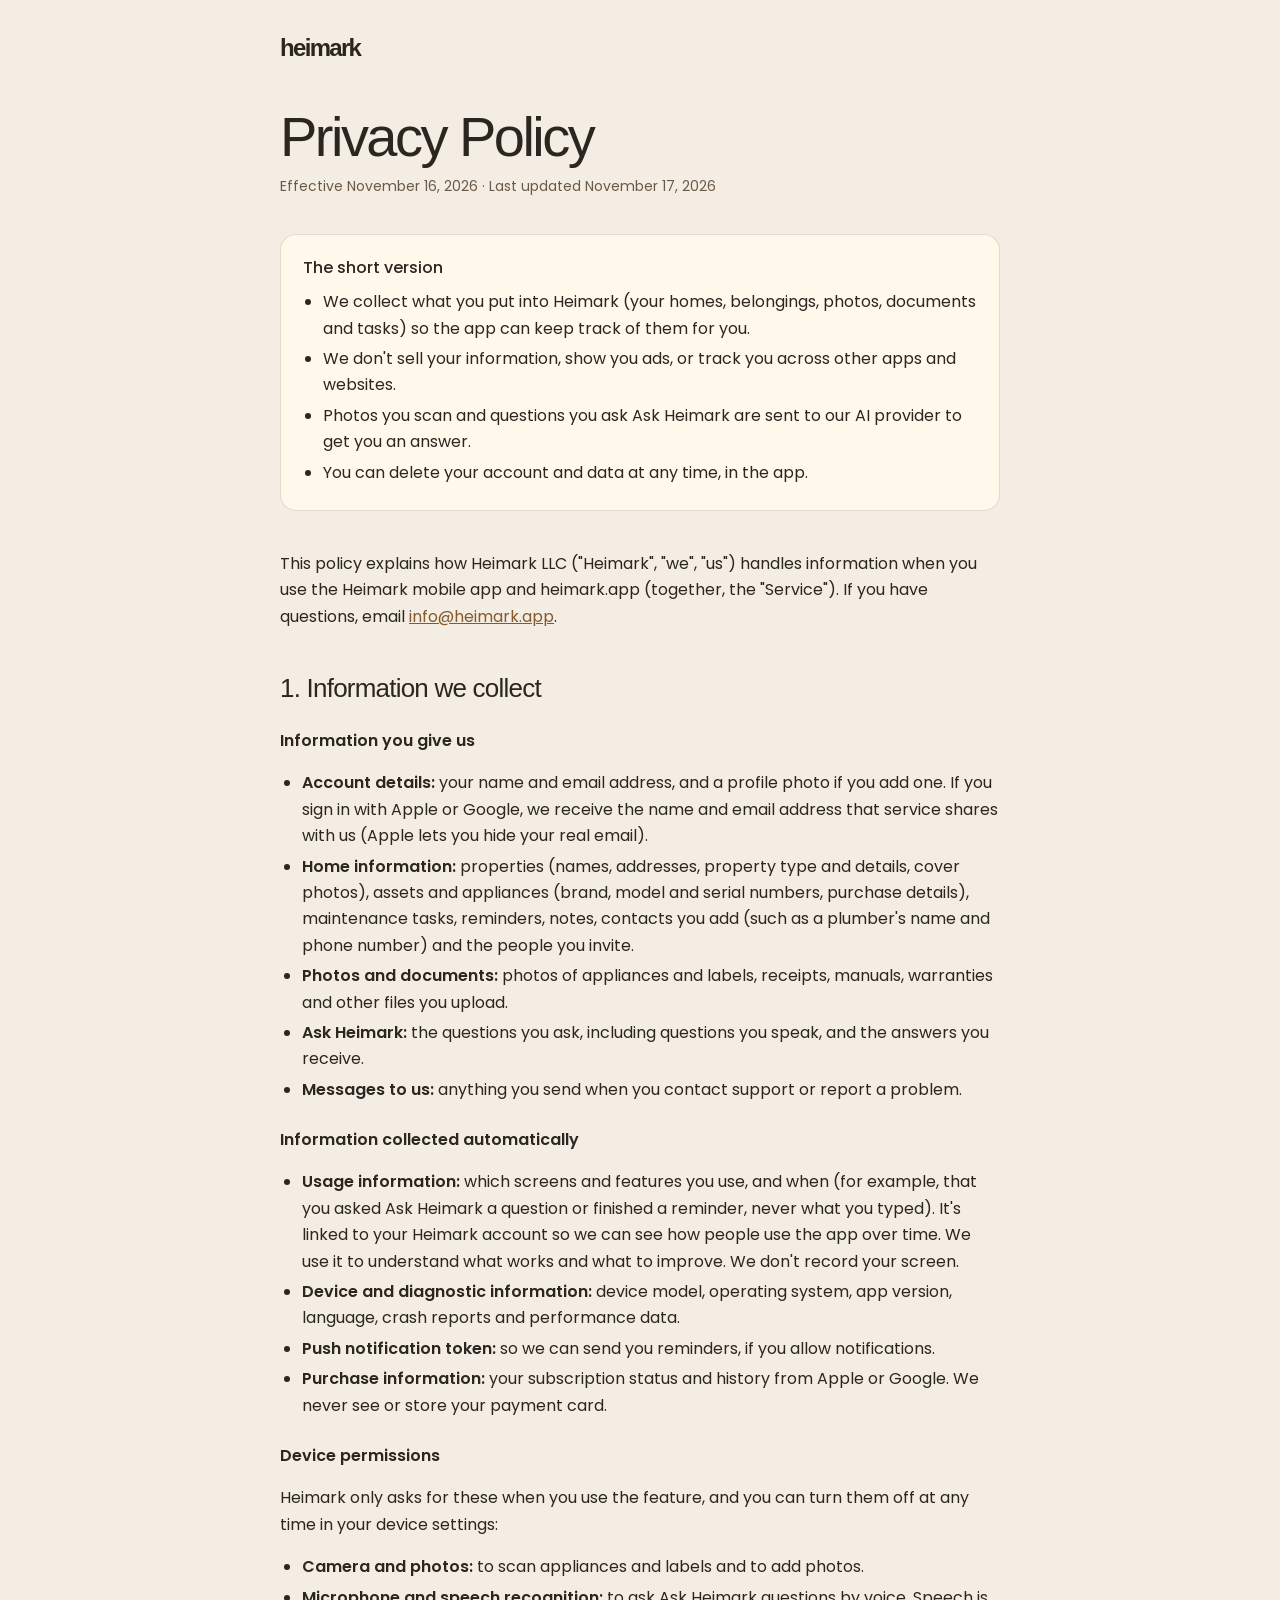
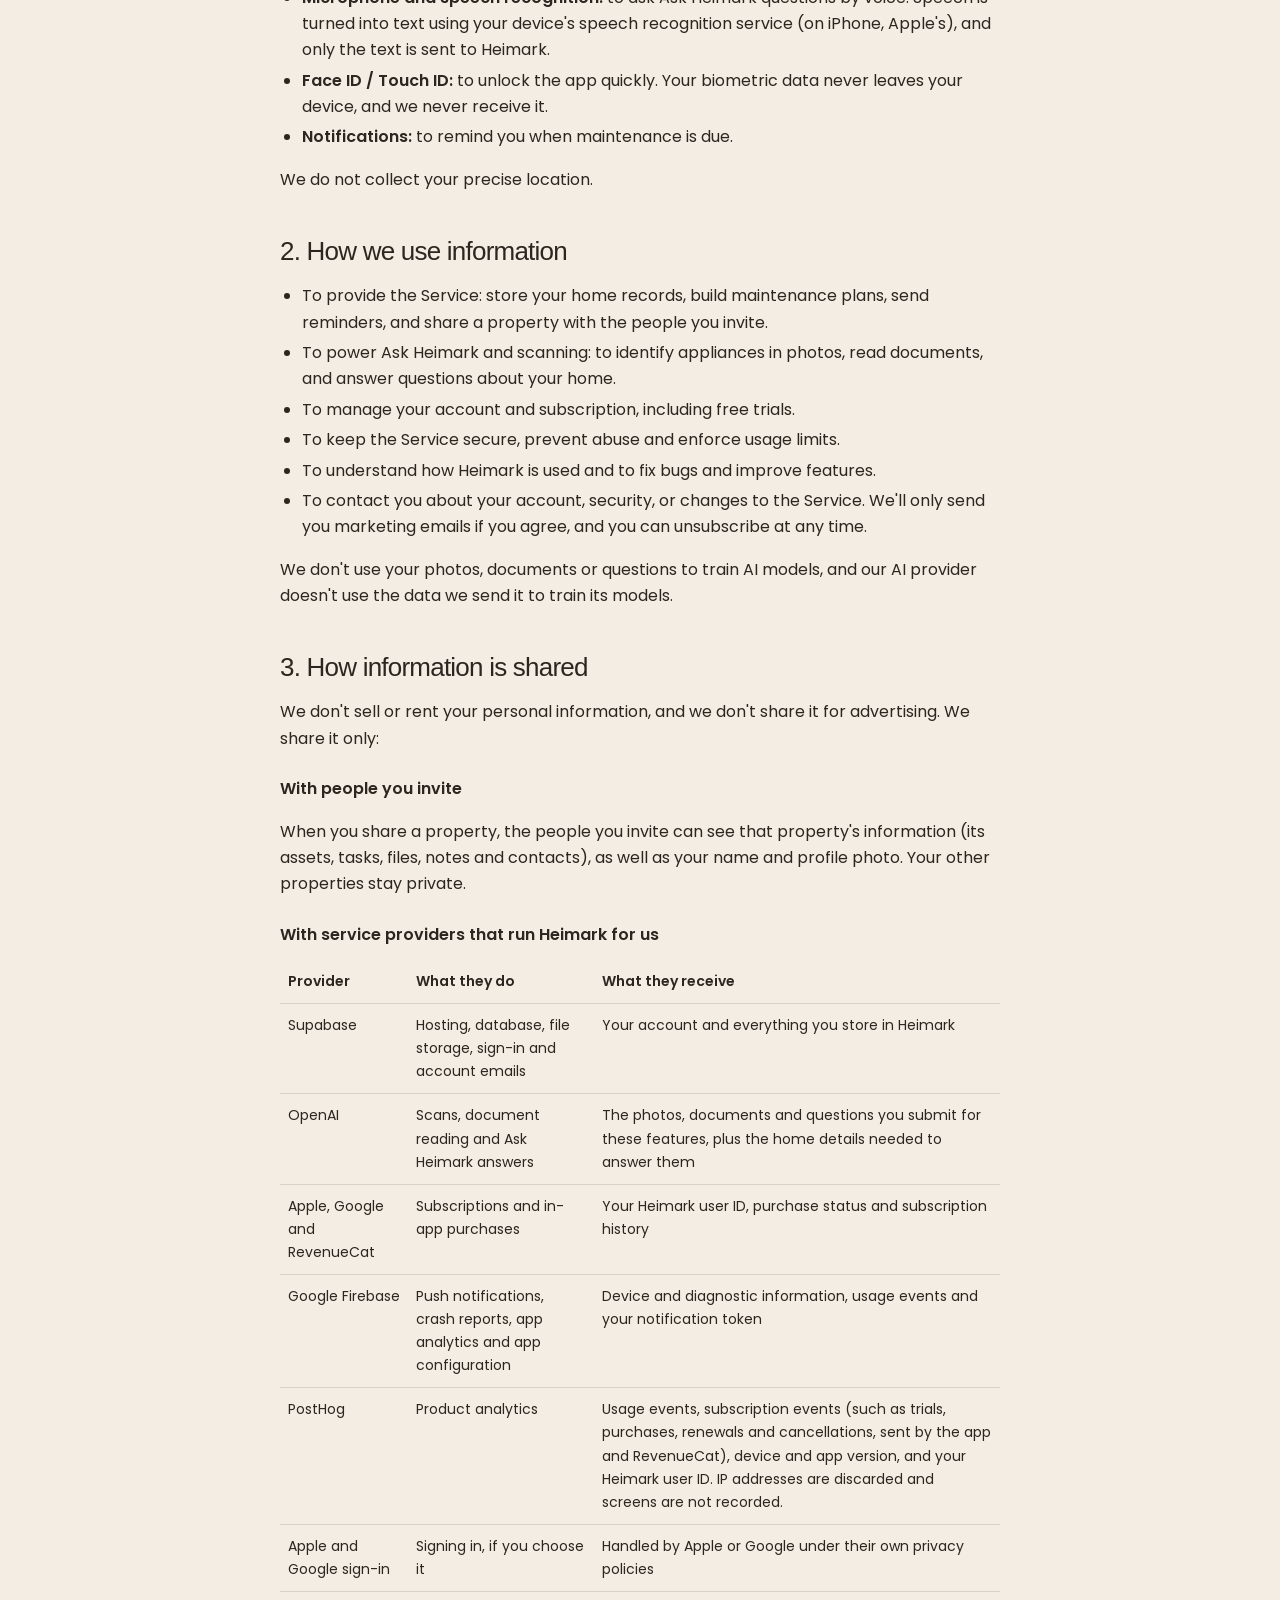
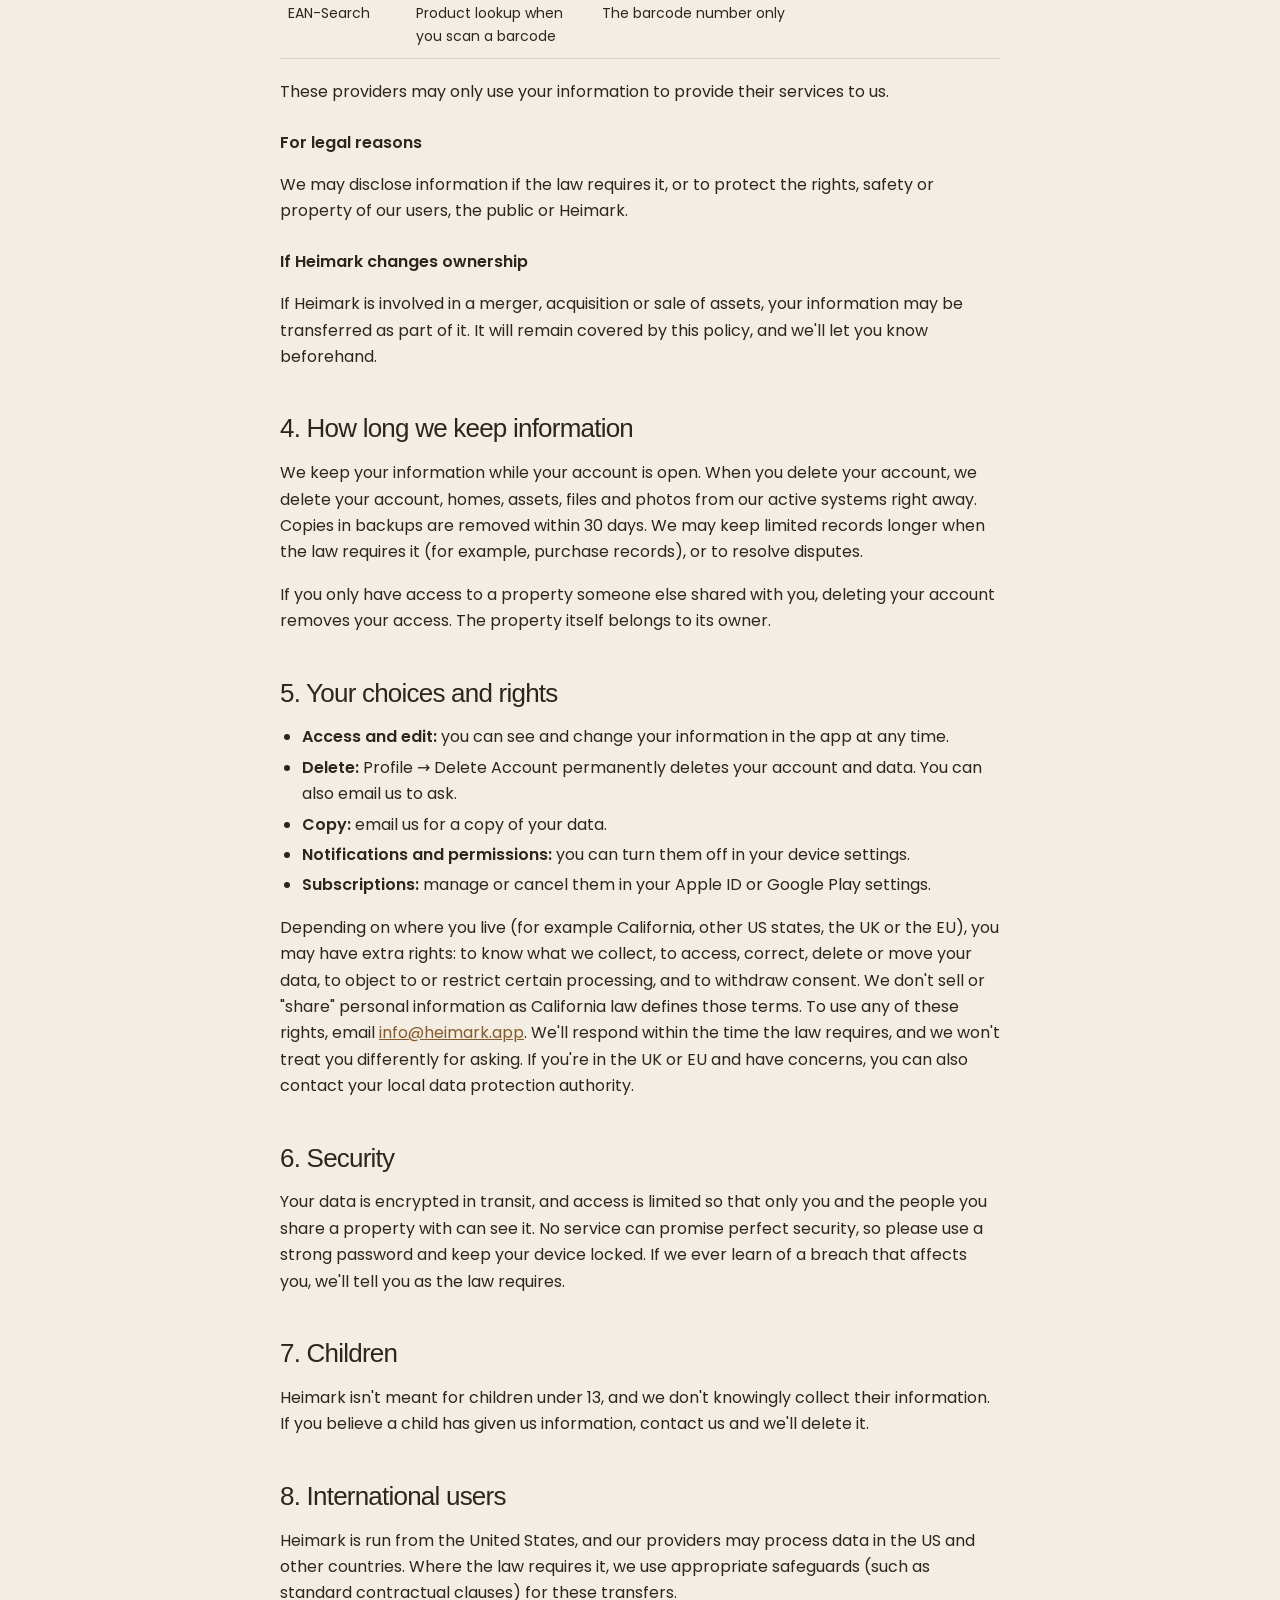
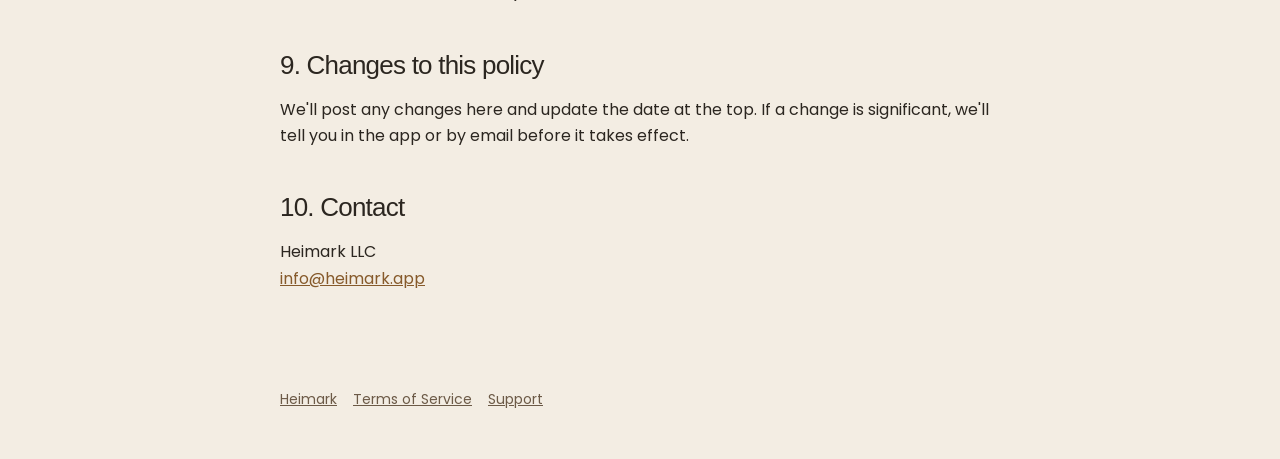
==== commit 2be64f7f: "Site: current pricing and sharing in FAQ, privacy subscription data, support updates Co-Authored-By:" ====
--- a/privacy/index.html
+++ b/privacy/index.html
@@ -78,9 +78,9 @@
   <tr><th>Provider</th><th>What they do</th><th>What they receive</th></tr>
   <tr><td>Supabase</td><td>Hosting, database, file storage, sign-in and account emails</td><td>Your account and everything you store in Heimark</td></tr>
   <tr><td>OpenAI</td><td>Scans, document reading and Ask Heimark answers</td><td>The photos, documents and questions you submit for these features, plus the home details needed to answer them</td></tr>
-  <tr><td>Apple, Google and RevenueCat</td><td>Subscriptions and in-app purchases</td><td>Your Heimark user ID and your purchase status</td></tr>
+  <tr><td>Apple, Google and RevenueCat</td><td>Subscriptions and in-app purchases</td><td>Your Heimark user ID, purchase status and subscription history</td></tr>
   <tr><td>Google Firebase</td><td>Push notifications, crash reports, app analytics and app configuration</td><td>Device and diagnostic information, usage events and your notification token</td></tr>
-  <tr><td>PostHog</td><td>Product analytics</td><td>Usage events, device and app version, and your Heimark user ID. IP addresses are discarded and screens are not recorded.</td></tr>
+  <tr><td>PostHog</td><td>Product analytics</td><td>Usage events, subscription events (such as trials, purchases, renewals and cancellations, sent by the app and RevenueCat), device and app version, and your Heimark user ID. IP addresses are discarded and screens are not recorded.</td></tr>
   <tr><td>Apple and Google sign-in</td><td>Signing in, if you choose it</td><td>Handled by Apple or Google under their own privacy policies</td></tr>
   <tr><td>EAN-Search</td><td>Product lookup when you scan a barcode</td><td>The barcode number only</td></tr>
 </table>
